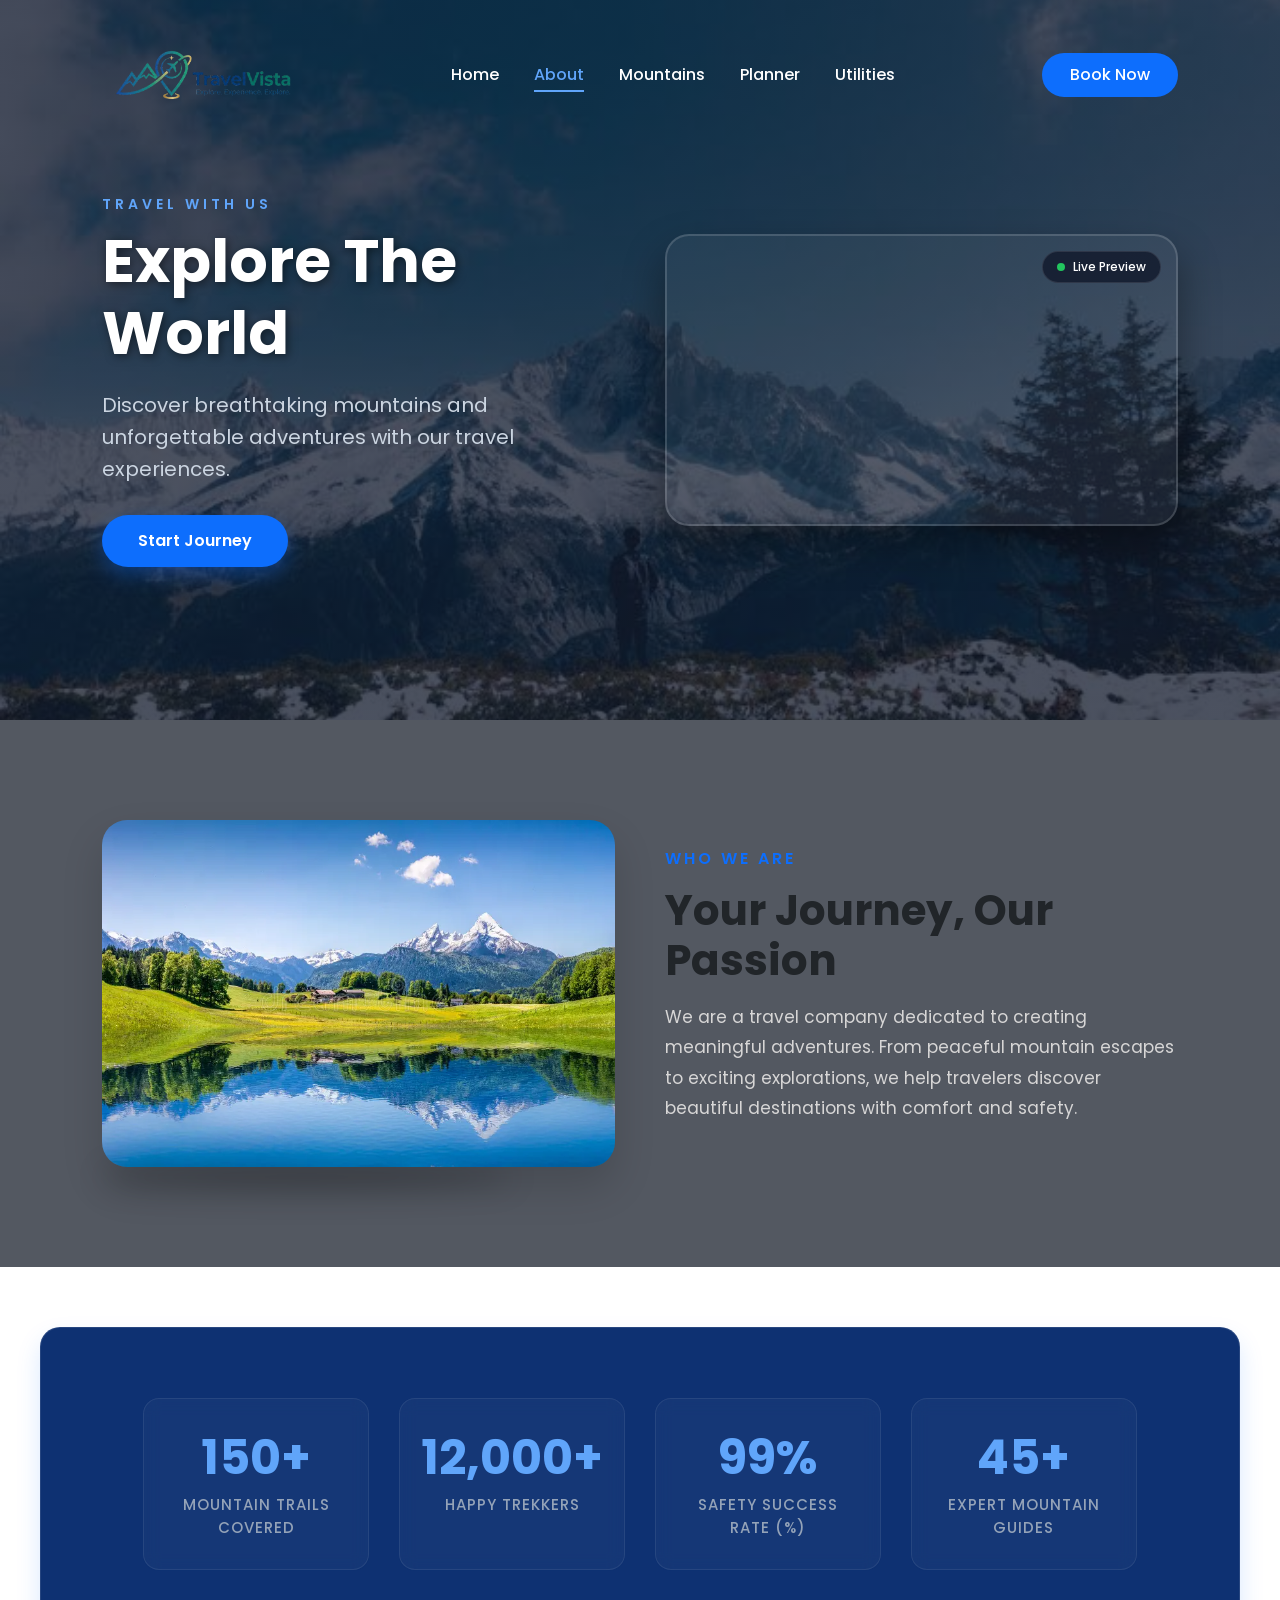
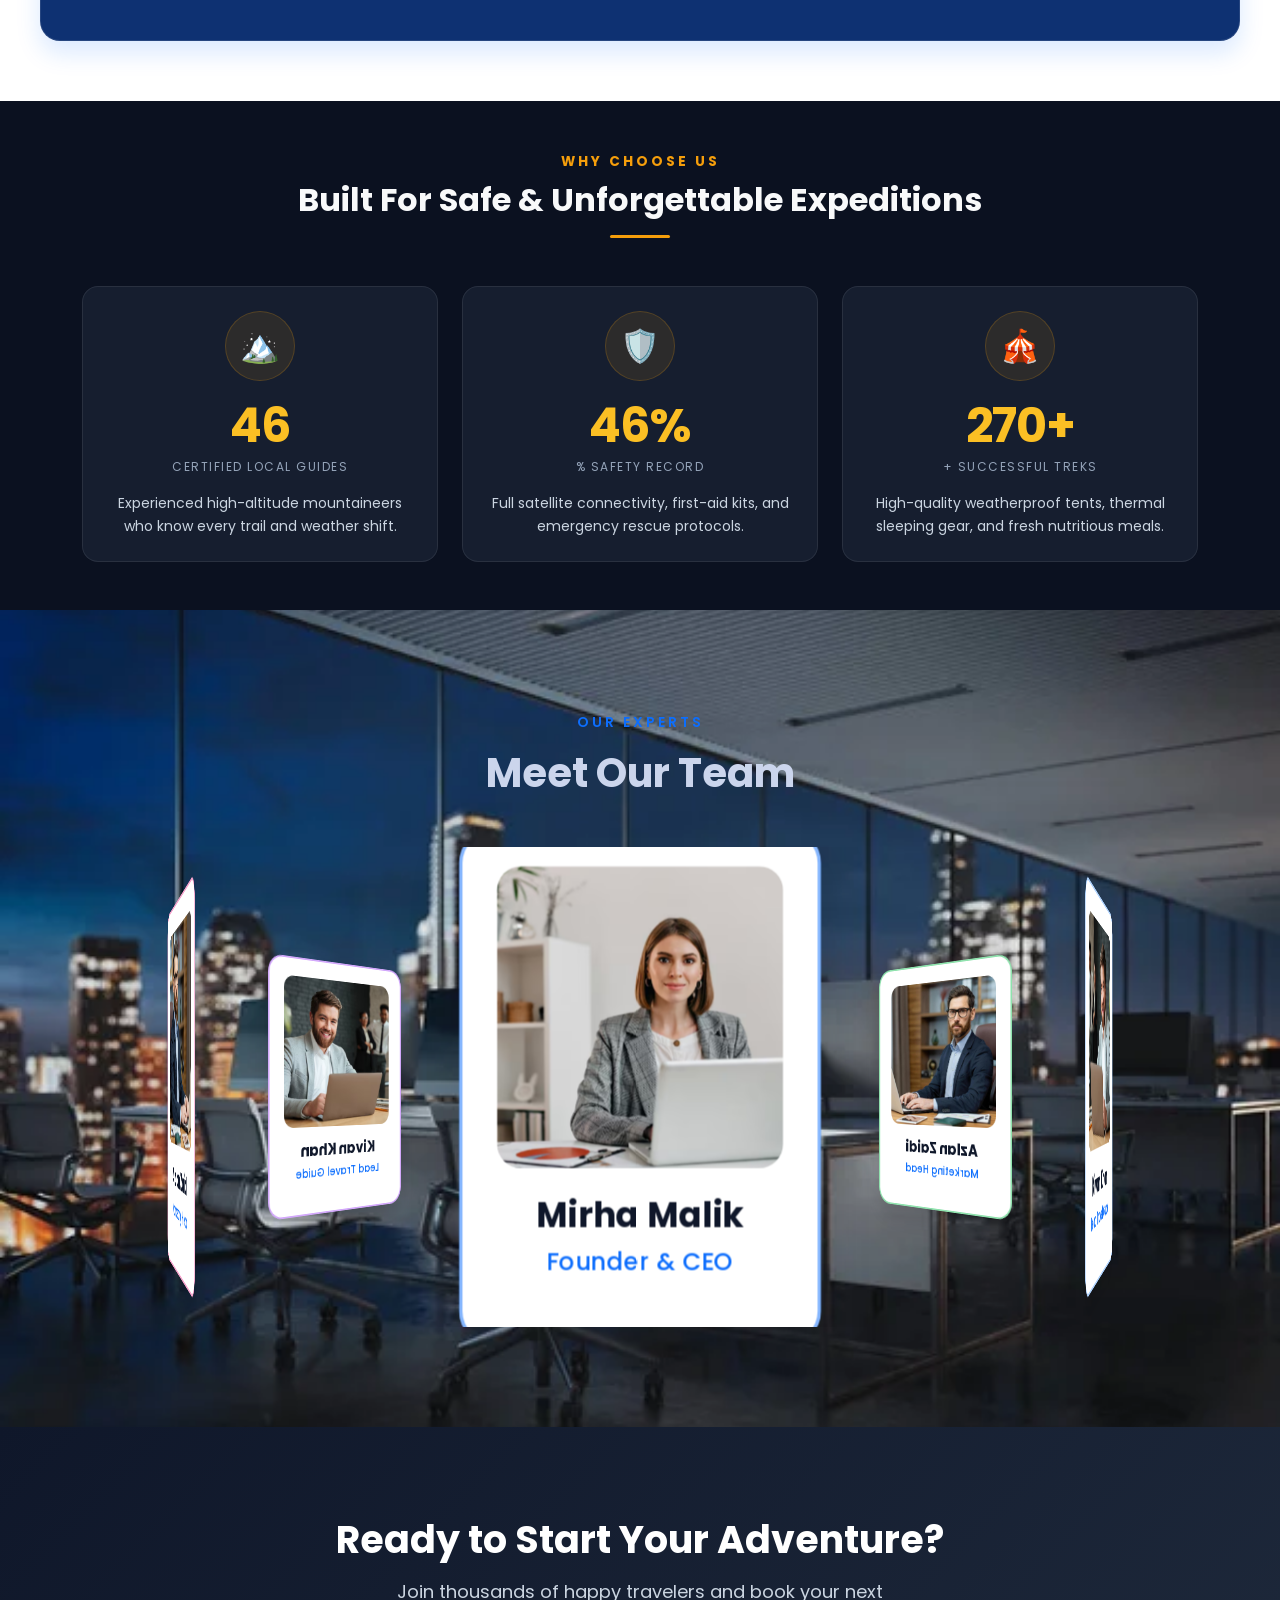
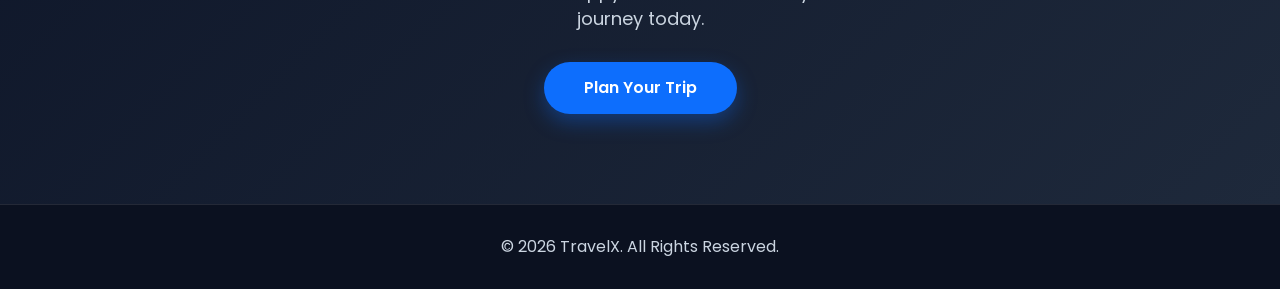
==== about.html @ 07afd6ab "Add TravelVista website code" ====
<!DOCTYPE html>
<html lang="en">
<head>
    <meta charset="UTF-8">
    <meta name="viewport" content="width=device-width, initial-scale=1.0">

    <link href="https://cdn.jsdelivr.net/npm/bootstrap@5.3.8/dist/css/bootstrap.min.css" rel="stylesheet" integrity="sha384-sRIl4kxILFvY47J16cr9ZwB07vP4J8+LH7qKQnuqkuIAvNWLzeN8tE5YBujZqJLB" crossorigin="anonymous">

    <link rel="preconnect" href="https://fonts.googleapis.com">
    <link rel="preconnect" href="https://fonts.gstatic.com" crossorigin>
    <link href="https://fonts.googleapis.com/css2?family=Poppins:wght@300;400;500;600;700&display=swap" rel="stylesheet">

    <link rel="stylesheet" href="./css/common.css">

    <link rel="stylesheet" href="./css/about.css">
    <title>About Us | TravelX</title>
</head>
<body>
    
    <!----------------------------- Navbar Section Start --------------------------------->
     <!-- Dynamic Navbar -->
    <div id="navbar-container"></div>
 <!----------------------------- Navbar Section end --------------------------------->


        <!------------------------------- About Hero start---------------------------->
        <!------------------------------- About Hero start---------------------------->
                    

        <section id="hero">
    <div class="hero-container">
        <!-- Left Text Column -->
        <div class="hero-text-col">
            <span>TRAVEL WITH US</span>
            <h1>Explore The World</h1>
            <p>
                Discover breathtaking mountains and unforgettable adventures
                with our travel experiences.
            </p>
            <a href="mountains.html" class="hero-btn">Start Journey</a>
        </div>
   
        <!-- Right Video Column -->
        <div class="hero-video-col">
            <div class="video-wrapper">
                <iframe
                    id="heroVideo"
                    src="https://www.youtube.com/embed/_JSlbVqTBlQ?enablejsapi=1&autoplay=1&mute=1&loop=1&playlist=_JSlbVqTBlQ&controls=1&rel=0"
                    title="Travel Ease Hero Video"
                    allow="accelerometer; autoplay; clipboard-write; encrypted-media; gyroscope; picture-in-picture"
                    allowfullscreen>
                </iframe>
                <div class="video-badge">
                    <span class="pulse-dot"></span> Live Preview
                </div>
            </div>
        </div>
    </div>
</section>
<!------------------------------- About Hero end---------------------------->
<!------------------------------- About Hero end---------------------------->


         <!-------------------------------------- Our Story start ------------------------------------>
        <!-------------------------------------- Our Story start ------------------------------------>
        <section class="our-story">
            <div class="story-image">
                <img src="./images/mountaine.webp" alt="mountain">
                <div class="image-shadow"></div>
            </div>

            <div class="story-text">
                <span>WHO WE ARE</span>
                <h2>Your Journey, Our Passion</h2>
                <p>
                    We are a travel company dedicated to creating meaningful adventures. From
                    peaceful mountain escapes to exciting explorations, we help travelers discover
                    beautiful destinations with comfort and safety.
                </p>
            </div>
        </section>
 <!-------------------------------------- Our Story end ------------------------------------>
  <!-------------------------------------- Our Story end ------------------------------------>

        <!-------------------------------------- Stats start ------------------------------------>
          <!-------------------------------------- Stats start ------------------------------------>
        <section class="stats">
            <div class="stat-box">
                <h2 class="counter" data-target="150">0</h2>
                <p>Mountain Trails Covered</p>
            </div>
            <div class="stat-box">
                <h2 class="counter" data-target="12000">0</h2>
                <p>Happy Trekkers</p>
            </div>
            <div class="stat-box">
                <h2 class="counter" data-target="99">0</h2>
                <p>Safety Success Rate (%)</p>
            </div>
            <div class="stat-box">
                <h2 class="counter" data-target="45">0</h2>
                <p>Expert Mountain Guides</p>
            </div>
        </section>
  
        <!-------------------------------------- Stats end ------------------------------------>
         <!-------------------------------------- Stats end ------------------------------------>



  <!-------------------------------------- features-section start------------------------------------>
   <!------------------------- 4. Why Choose Us Section ------------------------->
<section class="features-section py-5">
    <div class="container text-center">
        <div class="section-header mb-5">
            <span class="section-tag">WHY CHOOSE US</span>
            <h2 class="fw-bold mt-2 text-light">Built For Safe & Unforgettable Expeditions</h2>
            <div class="title-underline"></div>
        </div>
        
        <div class="row g-4">
            <!-- Feature 1 -->
            <div class="col-md-4">
                <div class="feature-card h-100 p-4" onclick="showFeatureDetails('guides')">
                    <div class="feature-icon-wrapper mb-3">
                        <span class="feature-icon">🏔️</span>
                    </div>
                    <!-- Live Counter Stat -->
                    <h2 class="stat-number text-warning fw-bold mb-1" data-target="50">0</h2>
                    <span class="text-uppercase text-muted extra-small d-block mb-3">Certified Local Guides</span>
                    
                    <p class="text-muted small mb-0">Experienced high-altitude mountaineers who know every trail and weather shift.</p>
                </div>
            </div>

            <!-- Feature 2 -->
            <div class="col-md-4">
                <div class="feature-card h-100 p-4" onclick="showFeatureDetails('safety')">
                    <div class="feature-icon-wrapper mb-3">
                        <span class="feature-icon">🛡️</span>
                    </div>
                    <!-- Live Counter Stat -->
                    <h2 class="stat-number text-warning fw-bold mb-1" data-target="100">0</h2>
                    <span class="text-uppercase text-muted extra-small d-block mb-3">% Safety Record</span>
                    
                    <p class="text-muted small mb-0">Full satellite connectivity, first-aid kits, and emergency rescue protocols.</p>
                </div>
            </div>

            <!-- Feature 3 -->
            <div class="col-md-4">
                <div class="feature-card h-100 p-4" onclick="showFeatureDetails('gear')">
                    <div class="feature-icon-wrapper mb-3">
                        <span class="feature-icon">🎪</span>
                    </div>
                    <!-- Live Counter Stat -->
                    <h2 class="stat-number text-warning fw-bold mb-1" data-target="1200">0</h2>
                    <span class="text-uppercase text-muted extra-small d-block mb-3">+ Successful Treks</span>
                    
                    <p class="text-muted small mb-0">High-quality weatherproof tents, thermal sleeping gear, and fresh nutritious meals.</p>
                </div>
            </div>
        </div>
    </div>
</section>

<!-- Custom Feature Detail Modal (Card) -->
<div id="featureModal" class="custom-modal-overlay">
    <div class="custom-modal-card">
        <button class="modal-close-btn" onclick="closeFeatureModal()">&times;</button>
        <div class="modal-icon-container mb-3">
            <span id="modalIcon" class="modal-icon">🏔️</span>
        </div>
        <h3 id="modalTitle" class="text-warning fw-bold mb-2">Feature Details</h3>
        <p id="modalDescription" class="text-light mb-4">Detailed information will appear here.</p>
        <button class="btn btn-warning fw-semibold px-4 rounded-pill" onclick="closeFeatureModal()">Got It!</button>
    </div>
</div>
        <!-------------------------------------- Mission/Values end------------------------------------> 
        <!-------------------------------------- Mission/Values end------------------------------------>



         <!-------------------------------------- Team start ------------------------------------>
        <!-------------------------------------- Team start ------------------------------------>
        
        <!-------------------------------------- Team Start ------------------------------------>
<section class="team">
    <div class="team-header">
        <span>OUR EXPERTS</span>
        <h2>Meet Our Team</h2>
    </div>

    <!-- 3D Carousel Wrapper -->
    <div class="wrapper" tabindex="0" aria-label="3D Team Carousel">
        <div class="inner" style="--quantity: 6;">
            
            <!-- Member 1 -->
            <div class="card" style="--index: 0; --color-card: 13, 110, 253;" 
                 data-bio="Mirha brings over 10+ years of leadership experience in travel and tourism innovation." 
                 data-social='{"linkedin":"#", "twitter":"#", "email":"mirha@travelease.com"}'>
                <div class="img">
                    <img src="./images/office-employe-1png.avif" alt="Mirha Malik">
                </div>
                <h3>Mirha Malik</h3>
                <p>Founder & CEO</p>
            </div>

            <!-- Member 2 -->
            <div class="card" style="--index: 1; --color-card: 96, 165, 250;" 
                 data-bio="Kivan has navigated over 50+ international expeditions with a focus on safety and local culture." 
                 data-social='{"linkedin":"#", "instagram":"#", "email":"kivan@travelease.com"}'>
                <div class="img">
                    <img src="./images/office-employe-2png.avif" alt="Kivan Khan">
                </div>
                <h3>Kivan Khan</h3>
                <p>Lead Travel Guide</p>
            </div>

            <!-- Member 3 -->
            <div class="card" style="--index: 2; --color-card: 34, 197, 94;" 
                 data-bio="Azlan leads digital strategy and global marketing campaigns for destination showcases." 
                 data-social='{"twitter":"#", "linkedin":"#"}'>
                <div class="img">
                    <img src="./images/office-employe-3png.jpg" alt="Azlan Zaidi">
                </div>
                <h3>Azlan Zaidi</h3>
                <p>Marketing Head</p>
            </div>

            <!-- Member 4 -->
            <div class="card" style="--index: 3; --color-card: 234, 179, 8;" 
                 data-bio="Mirha brings over 10+ years of leadership experience in travel and tourism innovation." 
                 data-social='{"linkedin":"#", "email":"mirha@travelease.com"}'>
                <div class="img">
                    <img src="./images/office-employe-1png.avif" alt="Mirha Malik">
                </div>
                <h3>Mirha Malik</h3>
                <p>Founder & CEO</p>
            </div>

            <!-- Member 5 -->
            <div class="card" style="--index: 4; --color-card: 168, 85, 247;" 
                 data-bio="Kivan has navigated over 50+ international expeditions with a focus on safety and local culture." 
                 data-social='{"instagram":"#", "email":"kivan@travelease.com"}'>
                <div class="img">
                    <img src="./images/office-employe-2png.avif" alt="Kivan Khan">
                </div>
                <h3>Kivan Khan</h3>
                <p>Lead Travel Guide</p>
            </div>

            <!-- Member 6 -->
            <div class="card" style="--index: 5; --color-card: 236, 72, 153;" 
                 data-bio="Azlan leads digital strategy and global marketing campaigns for destination showcases." 
                 data-social='{"linkedin":"#", "twitter":"#"}'>
                <div class="img">
                    <img src="./images/office-employe-3png.jpg" alt="Azlan Zaidi">
                </div>
                <h3>Azlan Zaidi</h3>
                <p>Marketing Head</p>
            </div>

        </div>
    </div>
</section>

<!-- Advanced Glassmorphism Modal -->
<div id="advTeamModal" class="adv-modal" aria-hidden="true" role="dialog">
    <div class="adv-modal-overlay"></div>
    <div class="adv-modal-card">
        <button class="adv-modal-close" aria-label="Close modal">&times;</button>
        <div class="adv-modal-header">
            <div class="adv-avatar-wrapper">
                <img id="advModalImg" src="" alt="Member Image">
                <span id="advModalAccent" class="avatar-ring"></span>
            </div>
            <h3 id="advModalName">Member Name</h3>
            <span id="advModalRole" class="adv-role-badge">Role</span>
        </div>
        <div class="adv-modal-body">
            <p id="advModalBio">Bio text goes here...</p>
            <div id="advModalSocials" class="adv-social-links">
                <!-- Social links JS through injected honge -->
            </div>
        </div>
    </div>
</div>
<!-------------------------------------- Team End ------------------------------------>
 <!-------------------------------------- Team end ------------------------------------>
  <!-------------------------------------- Team end ------------------------------------>


        <!-------------------------------------- CTA end ------------------------------------>
         <!-------------------------------------- CTA end ------------------------------------>
        <section class="cta">
            <h2>Ready to Start Your Adventure?</h2>
            <p>Join thousands of happy travelers and book your next journey today.</p>
            <a href="planner.html" class="cta-btn">Plan Your Trip</a>
        </section>
    </main>
 <!-------------------------------------- CTA end ------------------------------------>
  <!-------------------------------------- CTA end ------------------------------------>




    <!--------------------------------------- Footer Section start----------------------------------- -->
     <!--------------------------------------Footer Section start-  ------------------------------------>
    <footer style="background: #0b1120; color: #cbd5e1; text-align: center; padding: 30px 8%; border-top: 1px solid rgba(255,255,255,0.1);">
        <p style="margin: 0;">&copy; 2026 TravelX. All Rights Reserved.</p>
    </footer>
<!----------------------------- Footer Section end----------------------------------- -->

<!----------------------------- Footer Section end----------------------------------- -->
    <!-- Scripts -->
    <script src="https://cdnjs.cloudflare.com/ajax/libs/gsap/3.15.0/gsap.min.js"></script>
    <script src="./js/common.js"></script>
    <script src="./js/about.js"></script>
    <script src="https://cdn.jsdelivr.net/npm/@popperjs/core@2.11.8/dist/umd/popper.min.js" integrity="sha384-I7E8VVD/ismYTF4hNIPjVp/Zjvgyol6VFvRkX/vR+Vc4jQkC+hVqc2pM8ODewa9r" crossorigin="anonymous"></script>
    <script src="https://cdn.jsdelivr.net/npm/bootstrap@5.3.8/dist/js/bootstrap.min.js" integrity="sha384-G/EV+4j2dNv+tEPo3++6LCgdCROaejBqfUeNjuKAiuXbjrxilcCdDz6ZAVfHWe1Y" crossorigin="anonymous"></script>

</body>
</html>
---- css/common.css ----
/* ==========================================================================
                        root file start
   ========================================================================== */

   /* 1. Global CSS Variables */
:root {
  /* Ocean & River Blue (Water, Buttons, Highlights) */
  --water-blue: #0ea5e9;
  --deep-water: #0284c7;

  /* Forest & Moss Green (Nature Vibes, Badges) */
  --forest-green: #10b981;
  --deep-forest: #059669;

  /* Earthy Mountain Tones (Dark Backgrounds, Cards) */
  --mountain-dark: #0f172a;   /* Main background */
  --card-bg: #1e293b;          /* Card background */
  --sand-gold: #f59e0b;        /* Accent highlight */

  /* Text Colors */
  --text-light: #f8fafc;
  --text-muted: #94a3b8;
}

/* 2. Base Reset & Font */
* {
  margin: 0;
  padding: 0;
  box-sizing: border-box;
  font-family: 'Poppins', sans-serif;
}
/*
body {
  background-color: var(--mountain-dark);
  color: var(--text-light);
}
*/
/* ==========================================================================
                        root file end
   ========================================================================== */


/* ==========================================================================
   Header & Navigation ------------ Navbar start--------------
   ========================================================================== 

*/


/* ==========================================================================
   Header & Navigation ------------ Navbar--------------
   ========================================================================== 

*/
/* Header Position Fix */
header {
  position: fixed; /* Absolute ki jagah fixed lagane se smooth scroll rahega */
  top: 0;
  left: 0;
  width: 100%;
  z-index: 1000;
  transition: background-color 0.4s ease, box-shadow 0.4s ease;
}

/* Scrolled State for Header */
header.header-scrolled {
 /* background-color: var(--bg-dark, #0f172a);*/
 background-color: #677386;
  box-shadow: 0 4px 20px rgba(0, 0, 0, 0.3);
  height: 100px;
}

.main-navbar {
  display: flex;
  justify-content: space-between;
  align-items: center;
  padding: 20px 8%;
  transition: padding 0.4s ease;
}

header.header-scrolled .main-navbar {
 padding: 1px 8%;

}

/* Rest of your base styling... */
.logo {
 height: 110px;
  
}

.nav-links {
  display: flex;
  gap: 35px;
  list-style: none;
  margin: 0;
  padding: 0;
  align-items: center;
}

.nav-links a {
  color: #ffffff;
  text-decoration: none;
  font-weight: 500;
  position: relative;
  transition: 0.3s;
}

.nav-links a.active,
.nav-links a:hover {
  color: var(--accent-blue, #38bdf8);
}

.nav-links a::after {
  content: "";
  position: absolute;
  left: 0;
  bottom: -6px;
  width: 0;
  height: 2px;
  background: var(--accent-blue, #38bdf8);
  transition: 0.3s;
}

.nav-links a.active::after,
.nav-links a:hover::after {
  width: 100%;
}

.nav-btn {
 background: var(--primary-blue, #0284c7);
  color: #ffffff !important;
  border: none;
  padding: 10px 28px;
  border-radius: 30px;
  font-weight: 500;
  font-size: 16px;
  text-decoration: none;
  display: inline-block;
  transition: all 0.3s ease;
}

.nav-btn:hover {
  background: #084298;
  transform: translateY(-3px);
  color: #ffffff !important;
}

.mobile-toggle {
 display: none;
  background: none;
  border: none;
  cursor: pointer;
  flex-direction: column;
  gap: 5px;
}

.mobile-toggle span {
 width: 25px;
  height: 3px;
  background: #fff;
  border-radius: 2px;
}

/* Mobile Responsive Media Query */
@media (max-width: 768px) {
  .mobile-toggle {
    display: flex;
  }

  .nav-links {
   position: absolute;
    top: 100%;
    left: 0;
    width: 100%;
    background: var(--bg-dark, #0f172a);
    flex-direction: column;
    padding: 25px 0;
    gap: 20px;
    display: none; /* Mobile menu open hone par active class se flex hoga */
    text-align: center;
     box-shadow: 0 0 0 0 rgba(34, 197, 94, 0);
  }

  .nav-links.active {
    display: flex;
    
  }
  /* Mobile screen par Book Now button ki alignment */
  .mobile-btn-wrapper {
    margin-top: 10px; 
    width: 100%;
    display: flex;
    justify-content: center;
  }

  .nav-btn {
height: 50px;
    font-size: 12px;
    width: 70%; 
    text-align: center;
   
  }
  .nav-right{
  display: flex;
  justify-content: space-around;
  gap: 20px;
align-items: baseline;
flex-direction: row-reverse;
  }
 
}

@media (max-width: 400px) {
  .mobile-btn-wrapper {
    margin-top: 10px; 
    width: 100%;
    display: flex;
    justify-content: center;
  }
  .nav-btn{
    height: 50px;
  }
}
@media (max-width: 350px){
.mobile-btn-wrapper {
    margin-top: 10px; 
    width: 90%;
    display: flex;
    justify-content: center;
  }
  .logo{
    height: 50px;
    width: 100px;
  }
header.header-scrolled{
  height: 70px;
}
 .nav-btn{
    height: 40px;
    font-size: 8px;
    width: 70px;
  }
  }
---- css/about.css ----
/* ==========================================================================
   Global Variables & Keyframe Animations
   ========================================================================== */
:root {
  --primary-blue: #0d6efd;
  --accent-blue: #60a5fa;
  --bg-dark: #0f172a;
  --text-light: #cbd5e1;
  --success-green: #22c55e;
  --fade-distance: 30px;
  --float-distance: -12px;
  --color-card: 255, 255, 255;
}

/* Responsive Variable Adjustments */
@media (max-width: 768px) {
  :root {
    --fade-distance: 18px;
    --float-distance: -8px;
  }
}

/* Keyframe Animations */
@keyframes fadeUp {
  from {
    opacity: 0;
    transform: translateY(var(--fade-distance));
  }
  to {
    opacity: 1;
    transform: translateY(0);
  }
}

@keyframes pulse {
  0% {
    transform: scale(0.95);
    box-shadow: 0 0 0 0 rgba(34, 197, 94, 0.7);
  }
  70% {
    transform: scale(1);
    box-shadow: 0 0 0 8px rgba(34, 197, 94, 0);
  }
  100% {
    transform: scale(0.95);
    box-shadow: 0 0 0 0 rgba(34, 197, 94, 0);
  }
}

@keyframes smoothZoom {
  from {
    transform: scale(1);
  }
  to {
    transform: scale(1.1);
  }
}

@keyframes floatImage {
  0%, 100% {
    transform: translateY(0px);
  }
  50% {
    transform: translateY(var(--float-distance));
  }
}

@keyframes floatShadow {
  0%, 100% {
    transform: scale(1);
    opacity: 0.3;
  }
  50% {
    transform: scale(0.85);
    opacity: 0.15;
  }
}

/* Accessibility: Reduce Motion */
@media (prefers-reduced-motion: reduce) {
  *, *::before, *::after {
    animation-duration: 0.01ms !important;
    animation-iteration-count: 1 !important;
    transition-duration: 0.01ms !important;
    scroll-behavior: auto !important;
  }
}

/* ==========================================================================
   Hero Section
   ========================================================================== */


#hero {
  position: relative;
  overflow: hidden;
  min-height: 80vh;
  background: linear-gradient(rgba(15, 23, 42, 0.75), rgba(15, 23, 42, 0.75)),
              url("../images/about-hero-1.png") center/cover no-repeat;
  display: flex;
  align-items: center;
  padding: 100px 8% 60px;
}

#hero::before {
  content: "";
  position: absolute;
  inset: 0;
  background: inherit;
  z-index: 0;
  animation: smoothZoom 12s infinite alternate ease-in-out;
}

.hero-container {
  position: relative;
  z-index: 2;
  display: grid;
  grid-template-columns: repeat(2, 1fr);
  gap: 50px;
  align-items: center;
  width: 100%;
  max-width: 1250px;
  margin: 0 auto;
}

.hero-text-col {
  color: #ffffff;
  animation: fadeUp 1.2s ease forwards;
}

.hero-text-col span {
  font-size: 14px;
  letter-spacing: 4px;
  font-weight: 600;
  color: var(--accent-blue, #38bdf8);
  display: block;
  margin-bottom: 10px;
}

.hero-text-col h1 {
  font-size: 60px;
  font-weight: 700;
  line-height: 1.2;
  margin-bottom: 20px;
  text-shadow: 2px 2px 10px rgba(0, 0, 0, 0.5);
}

.hero-text-col p {
  font-size: 20px;
  color: var(--text-light, #e2e8f0);
  margin-bottom: 30px;
  line-height: 1.6;
}

.hero-video-col {
  position: relative;
  animation: fadeUp 1.5s ease forwards;
}

.video-wrapper {
  position: relative;
  width: 100%;
  padding-top: 56.25%;
  border-radius: 24px;
  overflow: hidden;
  box-shadow: 0 20px 40px rgba(0, 0, 0, 0.4);
  border: 2px solid rgba(255, 255, 255, 0.15);
  background: rgba(255, 255, 255, 0.05);
  backdrop-filter: blur(10px);
}

.video-wrapper iframe {
  position: absolute;
  top: 0;
  left: 0;
  width: 100%;
  height: 100%;
  border: none;
  border-radius: 22px;
}

.video-badge {
  position: absolute;
  top: 15px;
  right: 15px;
  background: rgba(15, 23, 42, 0.8);
  backdrop-filter: blur(8px);
  color: #ffffff;
  padding: 6px 14px;
  border-radius: 20px;
  font-size: 12px;
  font-weight: 500;
  display: flex;
  align-items: center;
  gap: 8px;
  border: 1px solid rgba(255, 255, 255, 0.1);
  z-index: 3;
}

.pulse-dot {
  width: 8px;
  height: 8px;
  background-color: var(--success-green, #22c55e);
  border-radius: 50%;
  animation: pulse 1.8s infinite;
}

.hero-btn {
  display: inline-block;
  background: var(--primary-blue, #0284c7);
  color: #ffffff;
  font-size: 16px;
  font-weight: 600;
  padding: 14px 36px;
  border: none;
  border-radius: 50px;
  cursor: pointer;
  text-decoration: none;
  transition: all 0.3s cubic-bezier(0.16, 1, 0.3, 1);
  box-shadow: 0 8px 20px rgba(13, 110, 253, 0.35);
}

.hero-btn:hover {
  background: #084298;
  transform: translateY(-4px);
  box-shadow: 0 12px 25px rgba(13, 110, 253, 0.5);
  color: #ffffff;
}

/* ==========================================
   Required Keyframe Animations
   ========================================== */
@keyframes smoothZoom {
  0% { transform: scale(1); }
  100% { transform: scale(1.08); }
}

@keyframes fadeUp {
  0% {
    opacity: 0;
    transform: translateY(30px);
  }
  100% {
    opacity: 1;
    transform: translateY(0);
  }
}

@keyframes pulse {
  0% { box-shadow: 0 0 0 0 rgba(34, 197, 94, 0.7); }
  70% { box-shadow: 0 0 0 10px rgba(34, 197, 94, 0); }
  100% { box-shadow: 0 0 0 0 rgba(34, 197, 94, 0); }
}

/* ==========================================
   Mobile Responsive Alignment
   ========================================== */
@media (max-width: 992px) {
  .hero-container {
    grid-template-columns: 1fr;
    gap: 40px;
    text-align: center;
  }

  .hero-text-col h1 {
    font-size: 42px;
  }

  .hero-text-col p {
    font-size: 16px;
  }
}
/* ==========================================================================
                   =============Our Story Section==============
   ========================================================================== */
.our-story {
  padding: 100px 8%;
  display: flex;
  align-items: center;
  gap: 50px;
  background-color: #535861;
}

.story-image {
  flex: 1;
  position: relative;
}

.story-image img {
  width: 100%;
  border-radius: 25px;
  box-shadow: 0 20px 40px rgba(0, 0, 0, 0.15);
  position: relative;
  z-index: 2;
  animation: floatImage 3s ease-in-out infinite;
}

.image-shadow {
  position: absolute;
  bottom: -20px;
  width: 80%;
  height: 20px;
  background: rgba(0, 0, 0, 0.3);
  border-radius: 50%;
  filter: blur(15px);
  z-index: 1;
  animation: floatShadow 3s ease-in-out infinite;
}

.story-text {
  flex: 1;
}

.story-text span {
  color: var(--primary-blue);
  letter-spacing: 3px;
  font-weight: 600;
}

.story-text h2 {
  font-size: 42px;
  font-weight: 700;
  margin: 15px 0;
}

.story-text p {
  color: #d7d6d6;
  line-height: 1.8;
  font-size: 17px;
}

/* ==========================================================================
   Stats Section
   ========================================================================== */
.stats {
  padding: 70px 8%;
  max-width: 1200px;
  margin: 60px auto;
  border-radius: 20px;
  box-shadow: 0 12px 25px rgba(13, 110, 253, 0.15);
  background-color: rgb(14, 49, 114);
  display: grid;
  grid-template-columns: repeat(auto-fit, minmax(200px, 1fr));
  gap: 30px;
  text-align: center;
  color: #ffffff;
  border: 1px solid rgba(255, 255, 255, 0.1);
}

.stat-box {
  padding: 30px 20px;
  background: rgba(255, 255, 255, 0.03);
  border: 1px solid rgba(255, 255, 255, 0.08);
  border-radius: 16px;
  backdrop-filter: blur(8px);
  transition: transform 0.3s ease, box-shadow 0.3s ease, border-color 0.3s ease;
}

.stat-box:hover {
  transform: translateY(-8px);
  border-color: var(--accent-blue);
  box-shadow: 0 12px 25px rgba(13, 110, 253, 0.2);
}

.stat-box h2 {
  font-size: 48px;
  font-weight: 700;
  color: var(--accent-blue);
  margin-bottom: 8px;
}

.stat-box p {
  font-size: 15px;
  color: #94a3b8;
  font-weight: 500;
  margin: 0;
  text-transform: uppercase;
  letter-spacing: 1px;
}

/* ==========================================================================
   4. WHY CHOOSE US / FEATURES SECTION STYLES
   ========================================================================== */

/* Main Section Base */
.features-section {
    background-color: #0b1120; /* Dark slate background */
    color: #f8fafc;
    position: relative;
    padding: 80px 0;
}

/* Section Header Customization */
.section-tag {
    font-size: 0.85rem;
    font-weight: 700;
    letter-spacing: 3px;
    color: #f59e0b; /* Amber/Yellow accent */
    display: inline-block;
    text-transform: uppercase;
}

.title-underline {
    width: 60px;
    height: 3px;
    background: #f59e0b;
    margin: 15px auto 0;
    border-radius: 2px;
}

/* Feature Cards Styling */
.feature-card {
    background: rgba(30, 41, 59, 0.6); /* Translucent dark background */
    border: 1px solid rgba(255, 255, 255, 0.08);
    border-radius: 16px;
    backdrop-filter: blur(10px);
    transition: all 0.35s cubic-bezier(0.4, 0, 0.2, 1);
    cursor: pointer;
    position: relative;
    overflow: hidden;
}

/* Hover Effect for Cards */
.feature-card:hover {
    transform: translateY(-8px);
    background: rgba(30, 41, 59, 0.9);
    border-color: rgba(245, 158, 11, 0.4);
    box-shadow: 0 12px 30px -10px rgba(0, 0, 0, 0.5),
                0 0 20px rgba(245, 158, 11, 0.15);
}

/* Icon Container & Animation */
.feature-icon-wrapper {
    width: 70px;
    height: 70px;
    margin: 0 auto;
    background: rgba(245, 158, 11, 0.1);
    border-radius: 50%;
    display: flex;
    align-items: center;
    justify-content: center;
    border: 1px solid rgba(245, 158, 11, 0.2);
    transition: transform 0.3s ease;
}

.feature-icon {
    font-size: 2rem;
    line-height: 1;
}

.feature-card:hover .feature-icon-wrapper {
    transform: scale(1.1) rotate(5deg);
    background: rgba(245, 158, 11, 0.2);
}

/* Counter & Typography */
.stat-number {
    font-size: clamp(2.2rem, 4vw, 3rem);
    letter-spacing: -1px;
    color: #fbbf24 !important; /* Bright Yellow */
}

.extra-small {
    font-size: 0.75rem;
    letter-spacing: 1.5px;
    color: #94a3b8 !important; /* Muted text */
}

.feature-card p {
    color: #cbd5e1 !important;
    line-height: 1.6;
}

/* Click Feedback Effect */
.feature-card:active {
    transform: translateY(-2px);
}

/* ==========================================================================
   FEATURE MODAL / POPUP CARD STYLES
   ========================================================================== */

/* Dark Blurred Backdrop Overlay */
.custom-modal-overlay {
    position: fixed;
    top: 0;
    left: 0;
    width: 100%;
    height: 100%;
    background: rgba(11, 17, 32, 0.85); /* Dark overlay */
    backdrop-filter: blur(8px); /* Smooth background blur */
    display: flex;
    justify-content: center;
    align-items: center;
    z-index: 9999;
    opacity: 0;
    visibility: hidden;
    transition: all 0.3s ease-in-out;
    padding: 20px;
}

/* Modal Open State */
.custom-modal-overlay.active {
    opacity: 1;
    visibility: visible;
}

/* Popup Details Card */
.custom-modal-card {
    background: #1e293b;
    border: 1px solid rgba(245, 158, 11, 0.3);
    border-radius: 20px;
    padding: 35px 25px;
    max-width: 500px;
    width: 100%;
    text-align: center;
    position: relative;
    box-shadow: 0 20px 40px rgba(0, 0, 0, 0.6), 
                0 0 30px rgba(245, 158, 11, 0.15);
    transform: scale(0.8) translateY(20px);
    transition: all 0.3s cubic-bezier(0.34, 1.56, 0.64, 1);
}

.custom-modal-overlay.active .custom-modal-card {
    transform: scale(1) translateY(0);
}

/* Close (X) Button */
.modal-close-btn {
    position: absolute;
    top: 15px;
    right: 20px;
    background: transparent;
    border: none;
    color: #94a3b8;
    font-size: 28px;
    cursor: pointer;
    line-height: 1;
    transition: color 0.2s ease;
}

.modal-close-btn:hover {
    color: #f59e0b;
}

/* Modal Icon */
.modal-icon-container {
    width: 80px;
    height: 80px;
    margin: 0 auto;
    background: rgba(245, 158, 11, 0.15);
    border-radius: 50%;
    display: flex;
    align-items: center;
    justify-content: center;
    border: 1px solid rgba(245, 158, 11, 0.3);
}

.modal-icon {
    font-size: 2.5rem;
}
/* ==========================================================================
   Team Section (3D Carousel)
   ========================================================================== */
/* ==========================================================================
   ADVANCED GLASSMORPHISM MODAL STYLES (FULL RESPONSIVE)
   ========================================================================== */
.adv-modal {
    position: fixed;
    inset: 0;
    z-index: 10000;
    display: flex;
    align-items: center;
    justify-content: center;
    padding: 16px; /* Choti screens par edge spacing */
    opacity: 0;
    visibility: hidden;
    pointer-events: none;
    transition: opacity 0.3s cubic-bezier(0.4, 0, 0.2, 1), visibility 0.3s;
}

.adv-modal.is-open {
    opacity: 1;
    visibility: visible;
    pointer-events: auto;
}

.adv-modal-overlay {
    position: absolute;
    inset: 0;
    background: rgba(15, 23, 42, 0.65);
    backdrop-filter: blur(12px);
    -webkit-backdrop-filter: blur(12px);
}

.adv-modal-card {
    position: relative;
    width: 100%;
    max-width: 460px;
    max-height: calc(100vh - 32px); /* Mobile par modal screen se bahar na jaye */
    overflow-y: auto; /* Agar content zyadah ho to smooth internal scroll ho */
    background: rgba(255, 255, 255, 0.88);
    backdrop-filter: blur(20px);
    -webkit-backdrop-filter: blur(20px);
    border: 1px solid rgba(255, 255, 255, 0.5);
    border-radius: 24px;
    padding: 35px 25px 30px;
    box-shadow: 0 25px 50px -12px rgba(0, 0, 0, 0.35),
                0 0 0 1px rgba(255, 255, 255, 0.2) inset;
    transform: scale(0.85) translateY(20px) rotateX(-10deg);
    transition: transform 0.4s cubic-bezier(0.34, 1.56, 0.64, 1);
    
    /* Smooth Scrollbar Styling for Modal Body */
    scrollbar-width: thin;
    scrollbar-color: rgba(0, 0, 0, 0.2) transparent;
}

.adv-modal.is-open .adv-modal-card {
    transform: scale(1) translateY(0) rotateX(0deg);
}

/* Close Button */
.adv-modal-close {
    position: absolute;
    top: 15px;
    right: 15px;
    width: 38px;
    height: 38px;
    border-radius: 50%;
    border: none;
    background: rgba(0, 0, 0, 0.06);
    color: #334155;
    font-size: 22px;
    cursor: pointer;
    display: flex;
    align-items: center;
    justify-content: center;
    transition: background 0.2s, transform 0.2s;
    z-index: 10;
}

.adv-modal-close:hover {
    background: rgba(0, 0, 0, 0.12);
    transform: rotate(90deg);
}

/* Header & Avatar */
.adv-modal-header {
    text-align: center;
    margin-bottom: 20px;
}

.adv-avatar-wrapper {
    position: relative;
    width: 110px;
    height: 110px;
    margin: 0 auto 15px;
}

.adv-avatar-wrapper img {
    width: 100%;
    height: 100%;
    border-radius: 50%;
    object-fit: cover;
    position: relative;
    z-index: 2;
}

.avatar-ring {
    position: absolute;
    inset: -4px;
    border-radius: 50%;
    background: var(--card-accent, #0d6efd);
    opacity: 0.8;
    filter: blur(6px);
    z-index: 1;
}

.adv-modal-header h3 {
    font-size: clamp(20px, 4vw, 24px); /* Responsive fluid typography */
    font-weight: 800;
    color: #0f172a;
    margin-bottom: 6px;
    line-height: 1.2;
}

.adv-role-badge {
    display: inline-block;
    padding: 6px 16px;
    border-radius: 50px;
    font-size: 13px;
    font-weight: 600;
    background: rgba(var(--card-accent-rgb, 13, 110, 253), 0.12);
    color: var(--card-accent, #0d6efd);
}

/* Body & Social Links */
.adv-modal-body {
    text-align: center;
}

.adv-modal-body p {
    color: #475569;
    font-size: clamp(13px, 3.5vw, 15px);
    line-height: 1.6;
    margin-bottom: 20px;
}

.adv-social-links {
    display: flex;
    justify-content: center;
    flex-wrap: wrap; /* Mobile view par buttons wraps honge */
    gap: 10px;
}

.adv-social-btn {
    padding: 10px 18px; /* Touch screen tap target optimize */
    border-radius: 12px;
    background: #f1f5f9;
    color: #0f172a;
    font-size: 13px;
    font-weight: 600;
    text-decoration: none;
    transition: all 0.2s;
}

.adv-social-btn:hover {
    background: var(--card-accent, #0d6efd);
    color: #ffffff;
    transform: translateY(-2deg);
}

/* ==========================================================================
   MEDIA QUERIES (SMALL PHONES & LANDSCAPE MODES)
   ========================================================================== */

/* Small Screens (Up to 480px width) */
@media (max-width: 480px) {
    .adv-modal-card {
        padding: 28px 18px 22px;
        border-radius: 20px;
    }

    .adv-avatar-wrapper {
        width: 90px;
        height: 90px;
        margin-bottom: 12px;
    }

    .adv-social-links {
        width: 100%;
    }

    .adv-social-btn {
        flex: 1 1 calc(50% - 10px); /* Mobile par 2 equal buttons per line */
        text-align: center;
    }
}

/* Landscape Mode (Mobile sideways orientation fixes) */
@media (max-height: 550px) {
    .adv-modal-card {
        padding: 20px 20px 15px;
    }

    .adv-avatar-wrapper {
        width: 75px;
        height: 75px;
        margin-bottom: 8px;
    }

    .adv-modal-header {
        margin-bottom: 10px;
    }

    .adv-modal-body p {
        margin-bottom: 12px;
    }
}

/* ==========================================================================
   CTA Section
   ========================================================================== */
.cta {
  padding: 90px 8%;
  text-align: center;
  background: linear-gradient(135deg, var(--bg-dark) 0%, #1e293b 100%);
  color: #ffffff;
}

.cta h2 {
  font-size: 38px;
  font-weight: 700;
  margin-bottom: 15px;
}

.cta p {
  font-size: 18px;
  color: var(--text-light);
  margin-bottom: 30px;
  max-width: 500px;
  margin-left: auto;
  margin-right: auto;
}

.cta-btn {
  display: inline-block;
  background: var(--primary-blue);
  color: #ffffff;
  font-size: 16px;
  font-weight: 600;
  padding: 14px 40px;
  border-radius: 50px;
  text-decoration: none;
  transition: all 0.3s ease;
  box-shadow: 0 8px 20px rgba(13, 110, 253, 0.35);
}

.cta-btn:hover {
  background: #084298;
  transform: translateY(-4px);
  box-shadow: 0 12px 25px rgba(13, 110, 253, 0.5);
  color: #ffffff;
}

/* ==========================================================================
   Responsive Breakpoints
   ========================================================================== */
@media (max-width: 992px) {
  .main-navbar { padding: 18px 5%; }
  .nav-links { gap: 20px; }
  .logo { font-size: 24px; }

  .hero-container, .our-story {
    grid-template-columns: 1fr;
    flex-direction: column;
    text-align: center;
    gap: 40px;
  }
  .hero-text-col h1 { font-size: 42px; }

  .wrapper { height: 420px; }
  .inner { width: 240px; height: 340px; }
  .card { transform: rotateY(calc((360deg / var(--quantity)) * var(--index))) translateZ(320px); padding: 15px; }
  .card .img { height: 180px; }
}

@media (max-width: 768px) {
  .hero-text-col h1 { font-size: 34px; }
  .hero-btn { padding: 12px 28px; font-size: 15px; }

  .our-story { padding: 60px 5%; gap: 30px; }
  .story-text h2 { font-size: 28px; }

  .stats {
    grid-template-columns: repeat(2, 1fr);
    gap: 15px;
    padding: 50px 5%;
  }
  .stat-box h2 { font-size: 36px; }
  .stat-box p { font-size: 13px; }

  .values { grid-template-columns: 1fr; }

  .team { padding: 60px 4%; }
  .team-header h2 { font-size: 30px; margin: 10px 0 30px; }
  .wrapper { height: 380px; }
  .inner { width: 200px; height: 300px; }
  .card { transform: rotateY(calc((360deg / var(--quantity)) * var(--index))) translateZ(230px); padding: 12px; }
  .card .img { height: 150px; }
  .card h3 { font-size: 16px; }
  .card p { font-size: 12px; }

  .cta { padding: 60px 5%; }
  .cta h2 { font-size: 26px; }
  .cta p { font-size: 15px; }
}

@media (max-width: 480px) {
  .main-navbar { padding: 15px 4%; }
  .logo { font-size: 22px; }

  .stats { grid-template-columns: 1fr; }
  .value-card { padding: 25px 15px; }

  .wrapper { height: 340px; }
  .inner { width: 180px; height: 270px; }
  .card { transform: rotateY(calc((360deg / var(--quantity)) * var(--index))) translateZ(185px); }
  .card .img { height: 130px; }
}

/* ==========================================================================

   Team Section (3D Carousel)

   ========================================================================== */

.team {
padding: 100px 8%;
 text-align: center;
 background: url("../images/office-image.jpg") center/cover no-repeat;
 position: relative;
 overflow: hidden;

}
.team-header span {

  color: var(--primary-blue);
letter-spacing: 3px;
 font-weight: 600;
 font-size: 14px;

}
.team-header h2 {

  font-size: 40px;
 font-weight: 700;
 margin: 15px 0 50px;
 color: #cbd5ec;

}
.wrapper {

  width: 100%;
 height: 480px;
  display: flex;
align-items: center;
 justify-content: center;
 overflow: hidden;
 perspective: 1000px;

}
.inner {
 position: relative;
 width: 210px;
 height: 300px;
 transform-style: preserve-3d;
 animation: autoRotate 20s linear infinite;
 will-change: transform;

}
.inner:hover {
animation-play-state: paused;
}

.card {
 position: absolute;
 inset: 0;
 background: #ffffff;
 border-radius: 20px;
 padding: 20px;
 text-align: center;
 box-shadow: 0 10px 30px rgba(0, 0, 0, 0.15);
 border: 2px solid rgba(var(--color-card), 0.5);
transform: rotateY(calc((360deg / var(--quantity)) * var(--index))) translateZ(420px);
 backface-visibility: visible;
}

.card .img {

  width: 100%;
height: 220px;
 border-radius: 14px;
 overflow: hidden;
margin-bottom: 15px;

}

.card .img img {
 width: 100%;
 height: 100%;
object-fit: cover;

}

.card h3 {
font-size: 20px;
 font-weight: 700;
 color: #0f172a;
 margin-bottom: 5px;
}

.card p {
color: var(--primary-blue);
 font-size: 14px;
font-weight: 500;
}

@keyframes autoRotate {
  0% { transform: rotateY(0deg); }
  100% { transform: rotateY(360deg); }
}
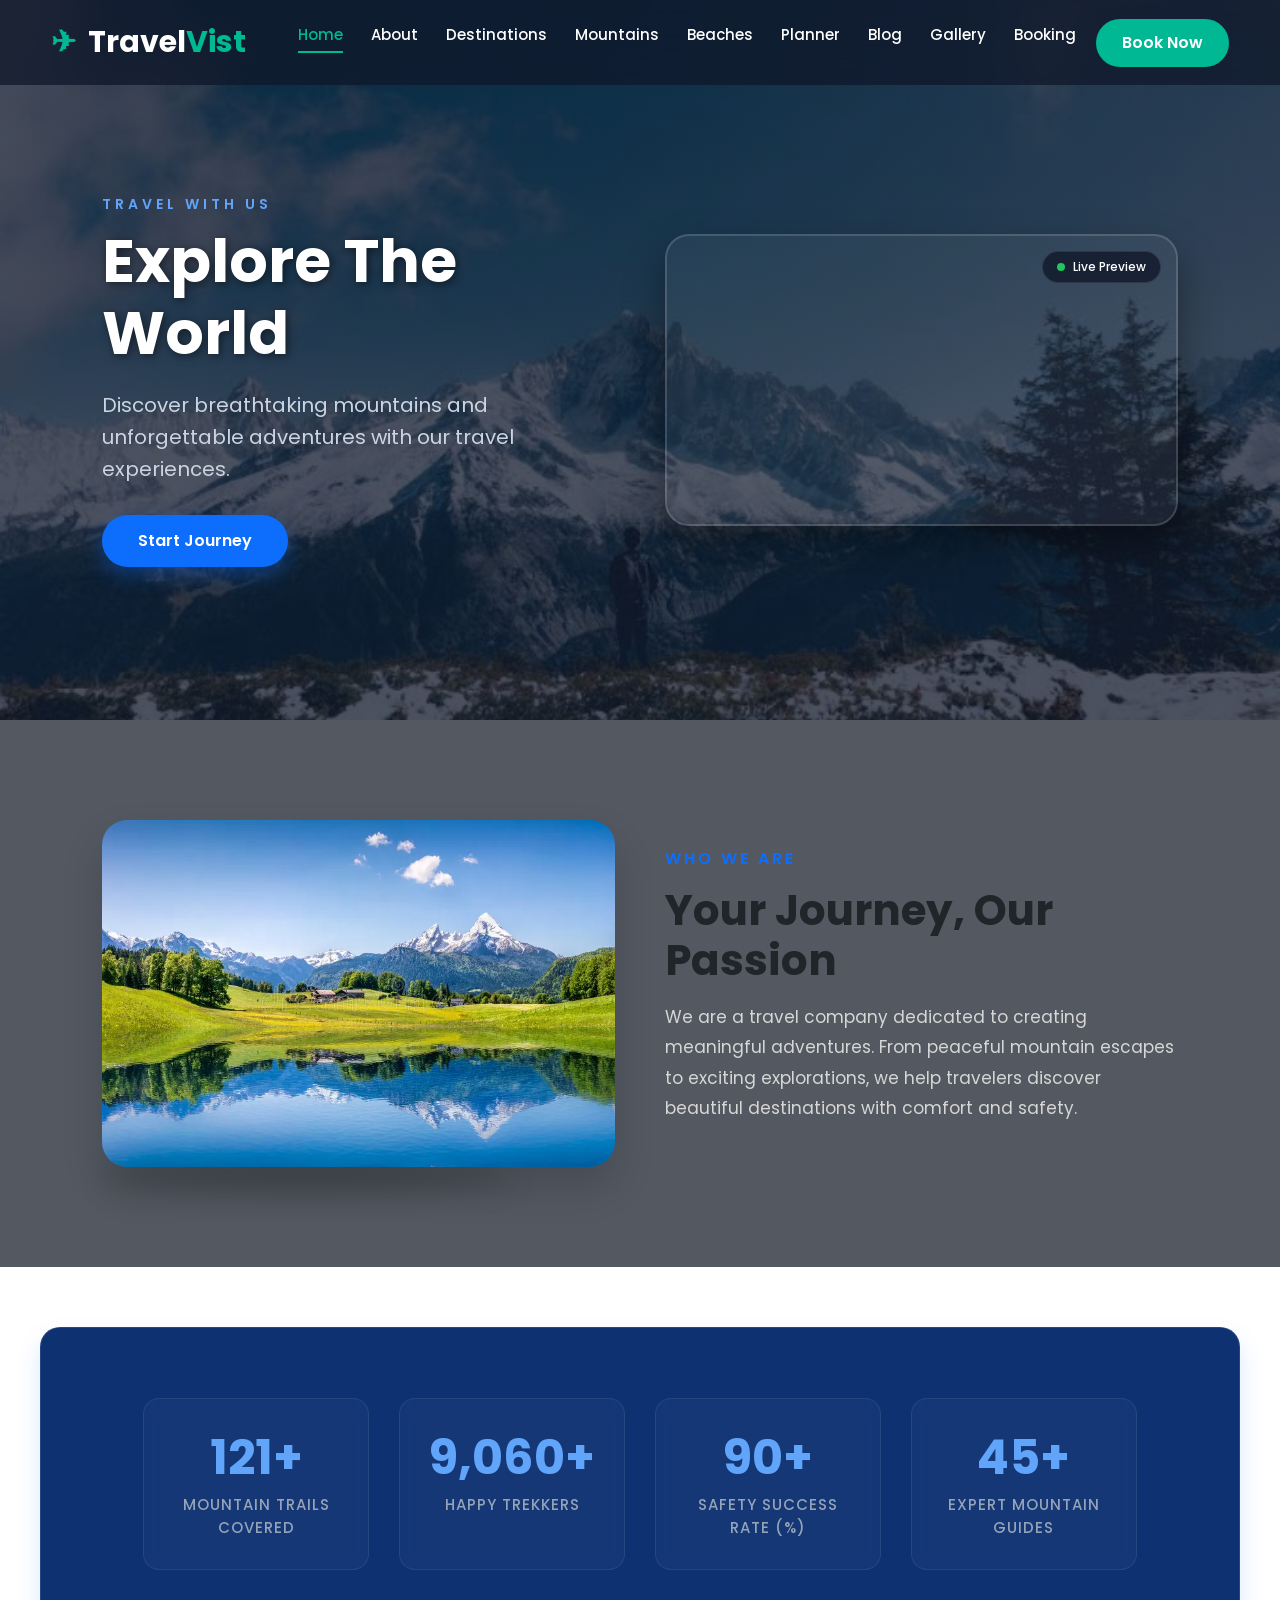
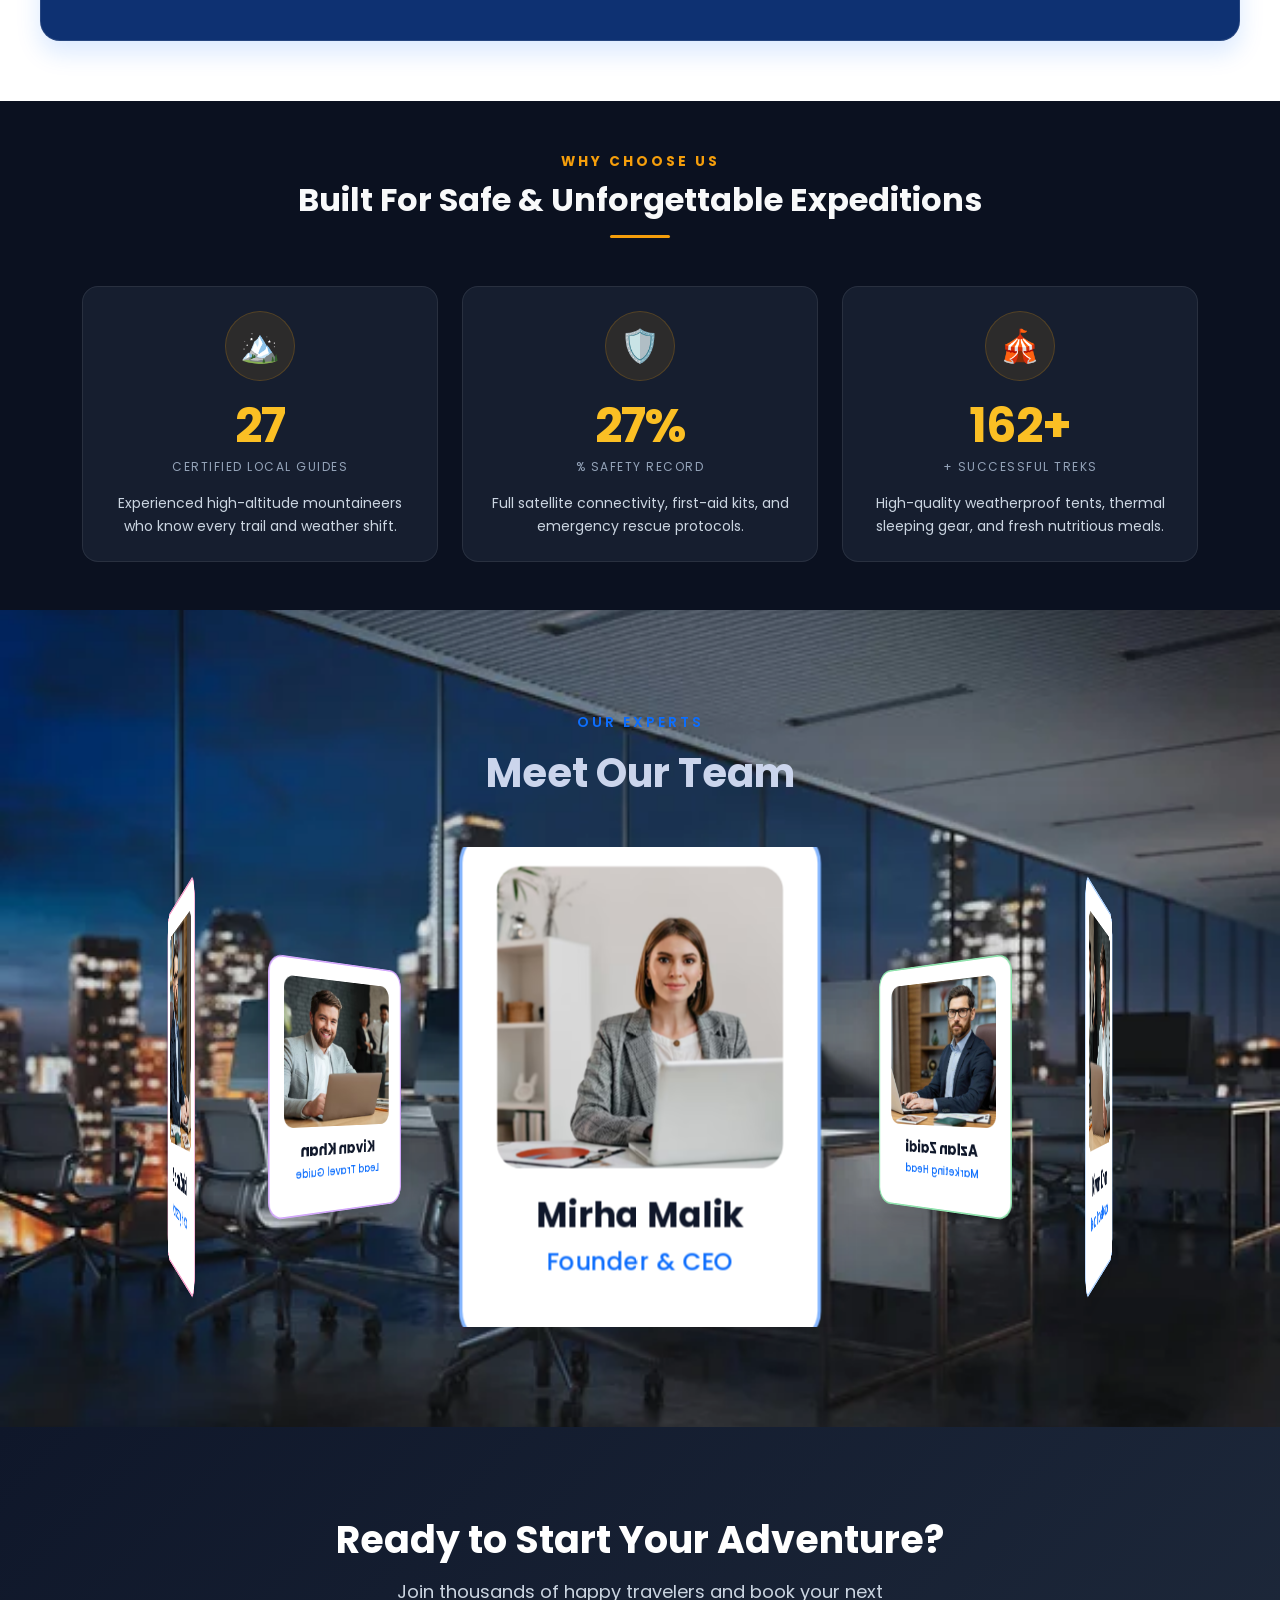
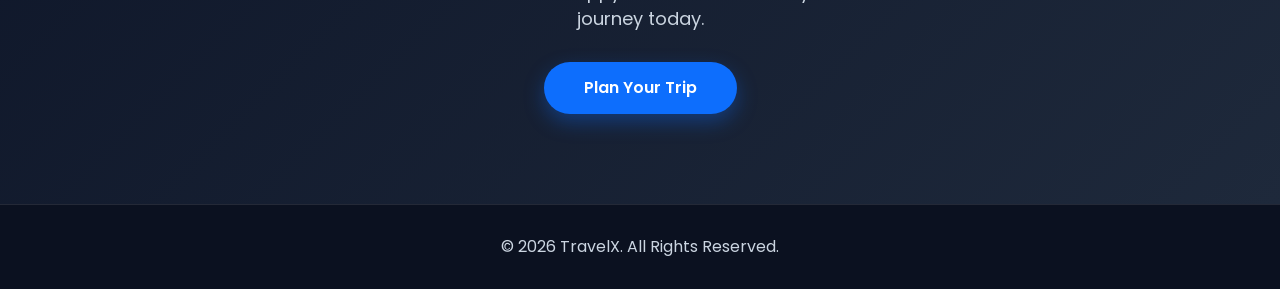
==== commit 4b1d412a: "Fixed navbar links and background video URL" ====
--- a/about.html
+++ b/about.html
@@ -11,6 +11,7 @@
     <link href="https://fonts.googleapis.com/css2?family=Poppins:wght@300;400;500;600;700&display=swap" rel="stylesheet">
 
     <link rel="stylesheet" href="./css/common.css">
+    <link rel="stylesheet" href="./css/style.css">
 
     <link rel="stylesheet" href="./css/about.css">
     <title>About Us | TravelX</title>
@@ -18,8 +19,57 @@
 <body>
     
     <!----------------------------- Navbar Section Start --------------------------------->
-     <!-- Dynamic Navbar -->
-    <div id="navbar-container"></div>
+    
+    <!--======================
+    TravelVist Navbar
+=======================-->
+
+<header class="tv-header">
+
+    <div class="tv-container">
+
+        <!-- Logo -->
+
+        <a href="#" class="tv-logo">
+            <span class="tv-plane">✈</span>
+            Travel<span>Vist</span>
+        </a>
+
+        <!-- Navigation -->
+
+        <ul class="tv-nav-menu">
+
+            <li><a href="index.html" class="active">Home</a></li>
+            <li><a href="about.html">About</a></li>
+            <li><a href="destinations.html">Destinations</a></li>
+            <li><a href="mountains.html">Mountains</a></li>
+            <li><a href="beaches.html">Beaches</a></li>
+            <li><a href="planner.html">Planner</a></li>
+            <li><a href="blog.html">Blog</a></li>
+            <li><a href="gallery.html">Gallery</a></li>
+            <li><a href="booking.html">Booking</a></li>
+
+        </ul>
+
+        <!-- Right Side -->
+
+        <a href="#" class="tv-book-btn">
+            Book Now
+        </a>
+
+        <!-- Mobile Button -->
+
+        <div class="tv-menu-btn">
+
+            <span></span>
+            <span></span>
+            <span></span>
+
+        </div>
+
+    </div>
+
+</header>
  <!----------------------------- Navbar Section end --------------------------------->
 
 
--- a/css/style.css
+++ b/css/style.css
@@ -0,0 +1,2904 @@
+/*==========================
+      NAVBAR
+==========================*/
+
+*{
+margin:0;
+padding:0;
+box-sizing:border-box;
+font-family:'Poppins',sans-serif;
+}
+
+body{
+background:#fff;
+    overflow-x:hidden;
+}
+
+
+/*=====================================
+    GLOBAL RESPONSIVE SETTINGS
+=====================================*/
+
+html{
+    scroll-behavior:smooth;
+}
+
+
+
+img,
+video,
+iframe{
+    max-width:100%;
+    height:auto;
+    display:block;
+}
+
+section{
+    width:100%;
+    overflow:hidden;
+}
+
+.tv-container,
+.tv-hero-container{
+    width:min(92%,1320px);
+    margin-inline:auto;
+}
+
+input,
+select,
+button,
+textarea{
+    font:inherit;
+}
+
+button{
+    cursor:pointer;
+}
+
+a{
+    text-decoration:none;
+}
+
+ul{
+    list-style:none;
+}
+/* ///////////////////////////////////////////////////////////////////////// */
+.tv-header{
+
+position:fixed;
+
+    height:85px;
+top:0;
+left:0;
+height: 85px;
+width:100%;
+
+z-index:1000;
+
+background:rgba(15,23,42,.75);
+
+backdrop-filter:blur(18px);
+
+transition:.4s;
+
+}
+
+.tv-header.scrolled{
+
+background:#0f172a;
+
+box-shadow:0 8px 25px rgba(0,0,0,.25);
+
+}
+
+.tv-container{
+
+width:min(92%,1400px);
+
+ 
+margin-inline:auto;
+
+display:flex;
+
+justify-content:space-between;
+
+align-items:center;
+
+height:85px;
+
+}
+
+.tv-logo{
+
+font-size:30px;
+
+font-weight:700;
+
+text-decoration:none;
+
+color:#fff;
+
+}
+
+.tv-logo span{
+
+color:#00b894;
+
+}
+
+.tv-plane{
+
+margin-right:6px;
+
+display:inline-block;
+
+animation:fly 3s infinite;
+
+}
+
+@keyframes fly{
+
+0%,100%{
+
+transform:translateY(0);
+
+}
+
+50%{
+
+transform:translateY(-6px);
+
+}
+
+}
+
+.tv-nav-menu{
+
+display:flex;
+
+gap:28px;
+
+list-style:none;
+
+}
+
+.tv-nav-menu li a{
+
+text-decoration:none;
+
+color:#fff;
+
+font-size:15px;
+
+font-weight:500;
+
+position:relative;
+
+transition:.35s;
+
+}
+
+.tv-nav-menu li a::after{
+
+content:"";
+
+position:absolute;
+
+left:0;
+
+bottom:-8px;
+
+width:0;
+
+height:2px;
+
+background:#00b894;
+
+transition:.35s;
+
+}
+
+.tv-nav-menu li a:hover,
+.tv-nav-menu li a.active{
+
+color:#00b894;
+
+}
+
+.tv-nav-menu li a:hover::after,
+.tv-nav-menu li a.active::after{
+
+width:100%;
+
+}
+
+.tv-book-btn{
+
+padding:12px 26px;
+
+background:#00b894;
+
+color:#fff;
+
+text-decoration:none;
+
+border-radius:40px;
+
+font-weight:600;
+
+transition:.35s;
+
+}
+
+.tv-book-btn:hover{
+
+transform:translateY(-3px);
+
+box-shadow:0 12px 25px rgba(0,184,148,.35);
+
+}
+
+.tv-menu-btn{
+
+display:none;
+
+cursor:pointer;
+
+}
+
+.tv-menu-btn span{
+
+display:block;
+
+width:28px;
+
+height:3px;
+
+background:#fff;
+
+margin:5px 0;
+
+border-radius:10px;
+
+transition:.3s;
+
+}
+
+/*==================
+Responsive
+===================*/
+
+@media(max-width:1100px){
+.tv-nav-menu{
+
+    position:fixed;
+
+    top:85px;
+
+    left:-100%;
+
+    width:280px;
+
+    height:calc(100vh - 85px);
+
+    background:#0f172a;
+
+    display:flex;
+
+    flex-direction:column;
+
+    justify-content:flex-start;
+
+    align-items:flex-start;
+
+    padding:40px 30px;
+
+    gap:25px;
+
+    transition:.4s ease;
+
+    box-shadow:10px 0 30px rgba(0,0,0,.25);
+
+}
+
+.tv-nav-menu.active{
+
+    left:0;
+
+}
+
+.tv-nav-menu li{
+
+    width:100%;
+
+}
+
+.tv-nav-menu a{
+
+    display:block;
+
+    width:100%;
+
+    font-size:17px;
+
+    padding:10px 0;
+
+}
+}
+@media(max-width:768px){
+
+.tv-logo{
+
+font-size:24px;
+
+}
+
+.tv-container{
+
+height:75px;
+
+}
+
+.tv-nav-menu{
+
+top:75px;
+
+height:calc(100vh - 75px);
+
+}
+
+}
+
+@media(max-width:480px){
+
+.tv-logo{
+
+font-size:22px;
+
+}
+
+}
+/*=====================================================
+        TravelVist Premium Hero Section
+======================================================*/
+/*=========================================
+        TravelVist Premium Hero
+==========================================*/
+
+.tv-hero{
+    position: relative;
+    width: 100%;
+      min-height:100vh;
+    padding-top: 85px;
+    display: flex;
+    align-items: center;
+    overflow: hidden;
+}
+
+/* Background Video */
+
+.tv-hero-video{
+    position:absolute;
+    top:0;
+    left:0;
+    width:100%;
+    height:100%;
+    object-fit:cover;
+    z-index:1;
+}
+
+/* Dark Overlay */
+
+.tv-overlay{
+    position:absolute;
+    inset:0;
+    background:linear-gradient(
+        to right,
+        rgba(10,20,30,.75),
+        rgba(10,20,30,.45)
+    );
+    z-index:2;
+}
+
+/* Main Container */
+
+.tv-hero-container{
+    width:min(92%,1300px);
+    margin:auto;
+    display:grid;
+    grid-template-columns:1.2fr .8fr;
+    align-items:center;
+    gap:60px;
+    position:relative;
+       padding:60px 0;
+    z-index:5;
+}
+
+/* Left Side */
+
+.tv-left{
+    color:#fff;
+    animation:heroFade 1.2s ease;
+}
+
+.tv-badge{
+    display:inline-block;
+    padding:10px 22px;
+    background:rgba(255,255,255,.15);
+    backdrop-filter:blur(12px);
+    border-radius:50px;
+    margin-bottom:22px;
+    color:#fff;
+    font-weight:600;
+    border:1px solid rgba(255,255,255,.2);
+}
+
+.tv-left h1{
+    font-size:clamp(42px,6vw,72px);
+    line-height:1.15;
+    margin-bottom:20px;
+    font-weight:800;
+}
+
+.tv-left p{
+    font-size:18px;
+    color:#e2e8f0;
+    line-height:1.8;
+    margin-bottom:35px;
+    max-width:600px;
+}
+
+/* Buttons */
+
+.tv-buttons{
+    display:flex;
+    gap:18px;
+    flex-wrap:wrap;
+}
+
+.tv-btn1,
+.tv-btn2{
+    text-decoration:none;
+    padding:15px 34px;
+    border-radius:50px;
+    font-weight:600;
+    transition:.35s;
+}
+
+.tv-btn1{
+    background:#00b894;
+    color:#fff;
+}
+
+.tv-btn1:hover{
+    background:#019875;
+    transform:translateY(-4px);
+}
+
+.tv-btn2{
+    border:2px solid #fff;
+    color:#fff;
+}
+
+.tv-btn2:hover{
+    background:#fff;
+    color:#00b894;
+}
+/*=========================================
+      Premium Search Card
+==========================================*/
+
+.tv-search-card{
+
+    background:rgba(255,255,255,.12);
+
+    backdrop-filter:blur(18px);
+
+    -webkit-backdrop-filter:blur(18px);
+
+    border:1px solid rgba(255,255,255,.15);
+
+    border-radius:30px;
+
+    padding:35px;
+
+    box-shadow:0 20px 60px rgba(0,0,0,.25);
+
+    animation:heroFade 1.3s ease;
+
+}
+
+.tv-search-card h2{
+
+    color:#fff;
+
+    font-size:30px;
+
+    margin-bottom:25px;
+
+    text-align:center;
+
+}
+
+.tv-input-box{
+
+    margin-bottom:18px;
+
+}
+
+.tv-input-box label{
+
+    display:block;
+
+    color:#fff;
+
+    font-weight:600;
+
+    margin-bottom:8px;
+
+}
+
+.tv-input-box input,
+.tv-input-box select{
+
+    width:100%;
+
+    height:55px;
+
+    border:none;
+
+    outline:none;
+
+    border-radius:15px;
+
+    padding:0 18px;
+
+    font-size:15px;
+
+    background:rgba(255,255,255,.92);
+
+}
+
+.tv-search-card button{
+
+    width:100%;
+
+    height:56px;
+
+    border:none;
+
+    border-radius:15px;
+
+    background:#00b894;
+
+    color:#fff;
+
+    font-size:17px;
+
+    font-weight:700;
+
+    cursor:pointer;
+
+    transition:.35s;
+
+    margin-top:10px;
+
+}
+
+.tv-search-card button:hover{
+
+    background:#019875;
+
+    transform:translateY(-3px);
+
+}
+
+/*=========================================
+        Hero Stats
+==========================================*/
+
+.tv-hero-stats{
+
+    display:flex;
+
+    gap:35px;
+
+    margin-top:45px;
+
+    flex-wrap:wrap;
+
+}
+
+.tv-stat h3{
+
+    color:#00b894;
+
+    font-size:34px;
+
+    margin-bottom:5px;
+
+}
+
+.tv-stat span{
+
+    color:#fff;
+
+    font-size:15px;
+
+}
+
+/*=========================================
+      Floating Shapes
+==========================================*/
+
+.tv-shape{
+
+    position:absolute;
+
+    border-radius:50%;
+
+    filter:blur(2px);
+
+    animation:floatShape 8s ease-in-out infinite;
+
+    z-index:2;
+
+}
+
+.shape1{
+
+    width:140px;
+
+    height:140px;
+
+    background:rgba(0,184,148,.18);
+
+    top:14%;
+
+    right:8%;
+
+}
+
+.shape2{
+
+    width:80px;
+
+    height:80px;
+
+    background:rgba(255,255,255,.12);
+
+    bottom:18%;
+
+    left:6%;
+
+    animation-delay:2s;
+
+}
+
+/*=========================================
+      Scroll Indicator
+==========================================*/
+
+v-scroll{
+
+    position:absolute;
+
+    bottom:30px;
+
+    left:50%;
+
+    transform:translateX(-50%);
+
+    z-index:5;
+
+}
+
+.tv-scroll span{
+
+    display:block;
+
+    width:30px;
+
+    height:50px;
+
+    border:2px solid #fff;
+
+    border-radius:30px;
+
+    position:relative;
+
+}
+
+.tv-scroll span::before{
+
+    content:"";
+
+    position:absolute;
+
+    left:50%;
+
+    top:8px;
+
+    transform:translateX(-50%);
+
+    width:6px;
+
+    height:10px;
+
+    border-radius:50px;
+
+    background:#00b894;
+
+    animation:scrollMove 2s infinite;
+
+}
+
+/*=========================================
+        Animations
+==========================================*/
+
+@keyframes heroFade{
+
+    from{
+
+        opacity:0;
+
+        transform:translateY(40px);
+
+    }
+
+    to{
+
+        opacity:1;
+
+        transform:translateY(0);
+
+    }
+
+}
+
+@keyframes floatShape{
+
+    0%,100%{
+
+        transform:translateY(0);
+
+    }
+
+    50%{
+
+        transform:translateY(-25px);
+
+    }
+
+}
+
+@keyframes scrollMove{
+
+    0%{
+
+        opacity:1;
+
+        transform:translate(-50%,0);
+
+    }
+
+    100%{
+
+        opacity:0;
+
+        transform:translate(-50%,20px);
+
+    }
+
+}
+
+/*=========================================
+        Responsive
+==========================================*/
+
+@media(max-width:992px){
+
+    .tv-hero-container{
+
+        grid-template-columns:1fr;
+
+        text-align:center;
+
+        padding:120px 0 80px;
+
+    }
+
+    .tv-left p{
+
+        margin:auto auto 35px;
+
+    }
+
+    .tv-buttons{
+
+        justify-content:center;
+
+    }
+
+    .tv-hero-stats{
+
+        justify-content:center;
+
+    }
+
+}
+
+@media(max-width:768px){
+
+    .tv-header{
+        height:75px;
+    }
+
+    .tv-hero{
+        margin-top:75px;
+        min-height:calc(100vh - 75px);
+    }
+
+    .tv-hero-container{
+        grid-template-columns:1fr;
+        text-align:center;
+        padding:40px 0;
+    }
+
+}
+
+@media(max-width:480px){
+
+    .tv-left h1{
+
+        font-size:34px;
+
+    }
+
+    .tv-buttons{
+
+        flex-direction:column;
+
+    }
+
+    .tv-btn1,
+    .tv-btn2{
+
+        width:100%;
+
+        text-align:center;
+
+    }
+
+}
+
+/* ///////////////////////////////////hero end */
+
+/* ////////////////////////////////////sec section start */
+/*====================================================
+        TravelVist Trusted Partners Section
+====================================================*/
+/*==================================================
+        TravelVist Partners Responsive
+==================================================*/
+
+.tv-partners{
+    position:relative;
+    padding:90px 0;
+    background:linear-gradient(180deg,#f8fbfd 0%,#eef8f6 100%);
+    overflow:hidden;
+}
+
+.tv-partners::before{
+    content:"";
+    position:absolute;
+    width:320px;
+    height:320px;
+    background:rgba(0,184,148,.08);
+    border-radius:50%;
+    top:-150px;
+    left:-150px;
+}
+
+.tv-partners::after{
+    content:"";
+    position:absolute;
+    width:260px;
+    height:260px;
+    background:rgba(0,184,148,.05);
+    border-radius:50%;
+    bottom:-120px;
+    right:-120px;
+}
+
+/*================ Heading ================*/
+
+.tv-section-title{
+    width:min(92%,800px);
+    margin:0 auto 60px;
+    text-align:center;
+}
+
+.tv-section-title span{
+    display:inline-block;
+    padding:10px 22px;
+    background:#e8fbf7;
+    color:#00b894;
+    border-radius:40px;
+    font-size:14px;
+    font-weight:600;
+    margin-bottom:18px;
+}
+
+.tv-section-title h2{
+    font-size:clamp(30px,5vw,52px);
+    color:#0f172a;
+    margin-bottom:18px;
+    line-height:1.2;
+}
+
+.tv-section-title p{
+    color:#64748b;
+    line-height:1.8;
+    font-size:16px;
+}
+
+/*================ Logo Slider ================*/
+
+.tv-logo-slider{
+    width:100%;
+    overflow:hidden;
+    margin:60px 0 80px;
+}
+
+.tv-logo-track{
+    display:flex;
+    align-items:center;
+    gap:25px;
+    width:max-content;
+    animation:tvLogoMove 28s linear infinite;
+}
+
+.tv-logo-slider:hover .tv-logo-track{
+    animation-play-state:paused;
+}
+
+@keyframes tvLogoMove{
+
+0%{
+transform:translateX(0);
+}
+
+100%{
+transform:translateX(-50%);
+}
+
+}
+
+.tv-logo-item{
+    width:170px;
+    height:100px;
+    background:#fff;
+    border-radius:18px;
+    display:flex;
+    justify-content:center;
+    align-items:center;
+    flex-shrink:0;
+    box-shadow:0 12px 25px rgba(0,0,0,.08);
+    transition:.35s;
+}
+
+.tv-logo-item:hover{
+    transform:translateY(-8px);
+}
+
+.tv-logo-item img{
+    width:100px;
+    max-width:80%;
+    object-fit:contain;
+    transition:.35s;
+}
+
+.tv-logo-item:hover img{
+    transform:scale(1.08);
+}
+
+/*================ Stats ================*/
+
+.tv-stats{
+    width:min(92%,1300px);
+    margin:auto;
+    display:grid;
+    grid-template-columns:repeat(4,1fr);
+    gap:25px;
+}
+
+.tv-stat-card{
+    background:#fff;
+    padding:35px 20px;
+    border-radius:22px;
+    text-align:center;
+    box-shadow:0 15px 30px rgba(0,0,0,.08);
+    transition:.35s;
+}
+
+.tv-stat-card:hover{
+    transform:translateY(-8px);
+}
+
+.tv-stat-card h3{
+    font-size:44px;
+    color:#00b894;
+    margin-bottom:10px;
+}
+
+.tv-stat-card p{
+    color:#64748b;
+    font-size:16px;
+}
+
+/*================ 1200px ================*/
+
+@media(max-width:1200px){
+
+.tv-logo-item{
+width:160px;
+height:95px;
+}
+
+.tv-stats{
+grid-template-columns:repeat(2,1fr);
+}
+
+}
+
+/*================ 992px ================*/
+
+@media(max-width:992px){
+
+.tv-partners{
+padding:80px 0;
+}
+
+.tv-section-title{
+margin-bottom:50px;
+}
+
+.tv-logo-item{
+width:150px;
+height:90px;
+}
+
+}
+
+/*================ 768px ================*/
+
+@media(max-width:768px){
+
+.tv-partners{
+padding:70px 0;
+}
+
+.tv-section-title h2{
+font-size:34px;
+}
+
+.tv-section-title p{
+font-size:15px;
+padding:0 15px;
+}
+
+.tv-logo-track{
+gap:18px;
+}
+
+.tv-logo-item{
+width:130px;
+height:80px;
+}
+
+.tv-logo-item img{
+width:75px;
+}
+
+.tv-stats{
+grid-template-columns:1fr;
+gap:18px;
+width:94%;
+}
+
+.tv-stat-card{
+padding:28px 18px;
+}
+
+.tv-stat-card h3{
+font-size:36px;
+}
+
+}
+
+/*================ 480px ================*/
+
+@media(max-width:480px){
+
+.tv-partners{
+padding:60px 0;
+}
+
+.tv-section-title{
+margin-bottom:35px;
+}
+
+.tv-section-title h2{
+font-size:28px;
+}
+
+.tv-section-title p{
+font-size:14px;
+}
+
+.tv-logo-item{
+width:110px;
+height:70px;
+}
+
+.tv-logo-item img{
+width:65px;
+}
+
+.tv-stat-card h3{
+font-size:30px;
+}
+
+.tv-stat-card p{
+font-size:14px;
+}
+
+}
+/* /////////////////////////////////////sec  second end */
+
+/* //////////////////////////////////////third start */
+/*==================================================
+        TravelVist Featured Destinations
+==================================================*/
+/*=================================================
+        TravelVist Featured Destinations
+==================================================*/
+
+.tv-featured{
+
+    padding:100px 0;
+
+    background:#f8fbfc;
+
+}
+
+.tv-featured-header{
+
+    width:min(90%,800px);
+
+    margin:0 auto 60px;
+
+    text-align:center;
+
+}
+
+.tv-subtitle{
+
+    display:inline-block;
+
+    padding:10px 22px;
+
+    background:#00b894;
+
+    color:#fff;
+
+    border-radius:50px;
+
+    font-size:15px;
+
+    font-weight:600;
+
+    margin-bottom:18px;
+
+}
+
+.tv-featured-header h2{
+
+    font-size:clamp(32px,5vw,50px);
+
+    color:#0f172a;
+
+    margin-bottom:18px;
+
+    line-height:1.2;
+
+}
+
+.tv-featured-header p{
+
+    color:#64748b;
+
+    font-size:17px;
+
+    line-height:1.8;
+
+}
+
+.tv-featured-grid{
+
+    width:min(92%,1300px);
+
+    margin:auto;
+
+    display:grid;
+
+    grid-template-columns:repeat(3,1fr);
+
+    gap:30px;
+
+}
+
+.tv-place-card{
+
+    background:#fff;
+
+    border-radius:22px;
+
+    overflow:hidden;
+
+    display:flex;
+
+    flex-direction:column;
+
+    height:100%;
+
+    box-shadow:0 15px 40px rgba(0,0,0,.08);
+
+    transition:.35s;
+
+}
+
+.tv-place-card:hover{
+
+    transform:translateY(-10px);
+
+    box-shadow:0 25px 50px rgba(0,0,0,.15);
+
+}
+
+.tv-place-img{
+
+    position:relative;
+
+    overflow:hidden;
+
+}
+
+.tv-place-img img{
+
+    width:100%;
+
+    height:260px;
+
+    object-fit:cover;
+
+    transition:.5s;
+
+}
+
+.tv-place-card:hover img{
+
+    transform:scale(1.08);
+
+}
+
+.tv-place-overlay{
+
+    position:absolute;
+
+    inset:0;
+
+    background:rgba(0,0,0,.35);
+
+    display:flex;
+
+    justify-content:space-between;
+
+    align-items:flex-end;
+
+    padding:20px;
+
+    opacity:0;
+
+    transition:.35s;
+
+}
+
+.tv-place-card:hover .tv-place-overlay{
+
+    opacity:1;
+
+}
+
+.tv-price{
+
+    background:#00b894;
+
+    color:#fff;
+
+    padding:8px 16px;
+
+    border-radius:30px;
+
+    font-weight:600;
+
+}
+
+.tv-explore-btn{
+
+    background:#fff;
+
+    color:#00b894;
+
+    padding:10px 20px;
+
+    border-radius:30px;
+
+    font-weight:600;
+
+}
+
+.tv-heart{
+
+    position:absolute;
+
+    top:18px;
+
+    right:18px;
+
+    width:42px;
+
+    height:42px;
+
+    border-radius:50%;
+
+    background:#fff;
+
+    display:flex;
+
+    align-items:center;
+
+    justify-content:center;
+
+    color:#ff3b5c;
+
+    font-size:18px;
+
+}
+
+.tv-place-content{
+
+    padding:25px;
+
+    display:flex;
+
+    flex-direction:column;
+
+    flex:1;
+
+}
+
+.tv-place-top{
+
+    display:flex;
+
+    justify-content:space-between;
+
+    margin-bottom:15px;
+
+    color:#64748b;
+
+    font-size:14px;
+
+}
+
+.tv-place-content h3{
+
+    font-size:25px;
+
+    color:#0f172a;
+
+    margin-bottom:12px;
+
+}
+
+.tv-place-content p{
+
+    color:#64748b;
+
+    line-height:1.8;
+
+    flex:1;
+
+}
+
+/*======================
+Responsive
+=======================*/
+
+@media(max-width:1200px){
+
+.tv-featured-grid{
+
+grid-template-columns:repeat(2,1fr);
+
+}
+
+}
+
+@media(max-width:768px){
+
+.tv-featured{
+
+padding:70px 0;
+
+}
+
+.tv-featured-grid{
+
+grid-template-columns:1fr;
+
+gap:25px;
+
+width:94%;
+
+}
+
+.tv-place-img img{
+
+height:240px;
+
+}
+
+.tv-place-content{
+
+padding:22px;
+
+}
+
+.tv-featured-header{
+
+margin-bottom:40px;
+
+}
+
+}
+
+@media(max-width:480px){
+
+.tv-featured{
+
+padding:50px 0;
+
+}
+
+.tv-place-img img{
+
+height:220px;
+
+}
+
+.tv-place-content h3{
+
+font-size:22px;
+
+}
+
+.tv-featured-header p{
+
+font-size:15px;
+
+}
+
+.tv-price,
+.tv-explore-btn{
+
+font-size:14px;
+
+padding:8px 14px;
+
+}
+
+}
+/* /////////////////////////////////////third end */
+/* //////////////////////////////////////fourth start */
+/*==================================================
+        TravelVist Trending Tour Packages
+==================================================*/
+
+.tv-packages{
+    padding:100px 0;
+    background:linear-gradient(180deg,#ffffff,#f4fbf9);
+    position:relative;
+    overflow:hidden;
+}
+
+.tv-packages-heading{
+    width:min(90%,800px);
+    margin:auto;
+    text-align:center;
+    margin-bottom:70px;
+}
+
+.tv-packages-heading span{
+    display:inline-block;
+    padding:10px 22px;
+    background:#e8fbf7;
+    color:#00b894;
+    border-radius:50px;
+    font-size:15px;
+    font-weight:600;
+    margin-bottom:20px;
+}
+
+.tv-packages-heading h2{
+    font-size:clamp(36px,5vw,54px);
+    color:#0f172a;
+    margin-bottom:18px;
+}
+
+.tv-packages-heading p{
+    color:#64748b;
+    line-height:1.8;
+    font-size:17px;
+}
+
+/*=========================
+        Grid
+=========================*/
+
+.tv-package-grid{
+    width:min(92%,1350px);
+    margin:auto;
+    display:grid;
+    grid-template-columns:repeat(3,1fr);
+    gap:35px;
+}
+
+/*=========================
+        Package Card
+=========================*/
+
+.tv-package-card{
+    background:#fff;
+    border-radius:24px;
+    overflow:hidden;
+    box-shadow:0 15px 35px rgba(0,0,0,.08);
+    transition:.4s;
+    position:relative;
+}
+
+.tv-package-card:hover{
+    transform:translateY(-12px);
+    box-shadow:0 25px 50px rgba(0,184,148,.18);
+}
+
+/*=========================
+        Package Image
+=========================*/
+
+.tv-package-image{
+    position:relative;
+    height:260px;
+    overflow:hidden;
+}
+
+.tv-package-image img{
+    width:100%;
+    height:100%;
+    object-fit:cover;
+    transition:.6s;
+}
+
+.tv-package-card:hover .tv-package-image img{
+    transform:scale(1.12);
+}
+
+/*=========================
+        Sale Ribbon
+=========================*/
+
+.tv-sale-tag{
+    position:absolute;
+    top:18px;
+    left:18px;
+    background:#00b894;
+    color:#fff;
+    padding:10px 18px;
+    border-radius:30px;
+    font-size:14px;
+    font-weight:600;
+    box-shadow:0 10px 25px rgba(0,184,148,.35);
+}
+
+/*==================================================
+      TravelVist Packages Part 2
+==================================================*/
+
+/*=========================
+      Package Content
+=========================*/
+
+.tv-package-content{
+    padding:25px;
+}
+
+.tv-rating{
+    display:inline-block;
+    background:#fff8e6;
+    color:#f59e0b;
+    padding:8px 16px;
+    border-radius:30px;
+    font-size:14px;
+    font-weight:600;
+    margin-bottom:18px;
+}
+
+.tv-package-content h3{
+    font-size:28px;
+    color:#0f172a;
+    margin-bottom:10px;
+    transition:.3s;
+}
+
+.tv-package-card:hover h3{
+    color:#00b894;
+}
+
+.tv-location{
+    color:#64748b;
+    font-size:16px;
+    margin-bottom:20px;
+}
+
+/*=========================
+      Tour Information
+=========================*/
+
+.tv-info{
+    display:flex;
+    justify-content:space-between;
+    align-items:center;
+    margin-bottom:22px;
+    padding:15px 0;
+    border-top:1px solid #edf2f7;
+    border-bottom:1px solid #edf2f7;
+}
+
+.tv-info span{
+    font-size:15px;
+    color:#475569;
+    font-weight:500;
+}
+
+/*=========================
+      Price Box
+=========================*/
+
+.tv-price-box{
+    display:flex;
+    justify-content:space-between;
+    align-items:center;
+    margin-bottom:25px;
+}
+
+.tv-price-box h4{
+    font-size:30px;
+    color:#00b894;
+    font-weight:700;
+}
+
+.tv-price-box del{
+    color:#94a3b8;
+    font-size:18px;
+}
+
+/*=========================
+      Book Button
+=========================*/
+
+.tv-book-package{
+    display:block;
+    width:100%;
+    text-align:center;
+    padding:15px;
+    text-decoration:none;
+    background:#00b894;
+    color:#fff;
+    border-radius:50px;
+    font-weight:600;
+    transition:.35s;
+}
+
+.tv-book-package:hover{
+    background:#0f172a;
+    transform:translateY(-3px);
+    box-shadow:0 15px 30px rgba(15,23,42,.25);
+}
+
+/*=========================
+      Border Glow
+=========================*/
+
+.tv-package-card::before{
+    content:"";
+    position:absolute;
+    inset:0;
+    border:2px solid transparent;
+    border-radius:24px;
+    transition:.35s;
+    pointer-events:none;
+}
+
+.tv-package-card:hover::before{
+    border-color:#00b894;
+}
+
+/*=========================
+      Card Animation
+=========================*/
+
+.tv-package-card{
+    animation:tvPackageUp .8s ease;
+}
+
+@keyframes tvPackageUp{
+
+    from{
+        opacity:0;
+        transform:translateY(40px);
+    }
+
+    to{
+        opacity:1;
+        transform:translateY(0);
+    }
+
+}
+
+/*=========================
+      Responsive
+=========================*/
+
+@media(max-width:1100px){
+
+    .tv-package-grid{
+        grid-template-columns:repeat(2,1fr);
+    }
+
+}
+
+@media(max-width:768px){
+
+    .tv-packages{
+        padding:80px 0;
+    }
+
+    .tv-package-grid{
+        grid-template-columns:1fr;
+        width:90%;
+        gap:25px;
+    }
+
+    .tv-packages-heading h2{
+        font-size:34px;
+    }
+
+    .tv-package-image{
+        height:230px;
+    }
+
+    .tv-package-content{
+        padding:22px;
+    }
+
+}
+
+@media(max-width:480px){
+
+    .tv-packages{
+        padding:70px 0;
+    }
+
+    .tv-package-image{
+        height:210px;
+    }
+
+    .tv-package-content h3{
+        font-size:23px;
+    }
+
+    .tv-price-box h4{
+        font-size:26px;
+    }
+
+    .tv-info{
+        flex-direction:column;
+        gap:12px;
+        align-items:flex-start;
+    }
+
+    .tv-book-package{
+        padding:14px;
+        font-size:15px;
+    }
+
+} 
+/* ////////////////////////fourth end */
+
+/* ////////////////////////video banner start */
+/*==================================================
+            TravelVist Video Banner
+==================================================*/
+/*==========================================
+        TravelVist Video Banner
+===========================================*/
+
+.tv-video-banner{
+    position:relative;
+    width:100%;
+    height:650px;
+    overflow:hidden;
+
+    display:flex;
+    justify-content:center;
+    align-items:center;
+    text-align:center;
+}
+
+.tv-bg-video{
+    position:absolute;
+    top:0;
+    left:0;
+    width:100%;
+    height:100%;
+    object-fit:cover;
+    z-index:1;
+}
+
+.tv-video-overlay{
+    position:absolute;
+    top:0;
+    left:0;
+    width:100%;
+    height:100%;
+    background:rgba(0,0,0,.45);
+    z-index:2;
+}
+
+.tv-video-content{
+    position:relative;
+    z-index:3;
+    width:90%;
+    max-width:900px;
+    color:#fff;
+}
+
+.tv-video-tag{
+    display:inline-block;
+    padding:10px 24px;
+    background:rgba(255,255,255,.15);
+    backdrop-filter:blur(8px);
+    border-radius:50px;
+    font-weight:600;
+    margin-bottom:20px;
+}
+
+.tv-video-content h2{
+    font-size:clamp(40px,5vw,65px);
+    margin-bottom:20px;
+    line-height:1.2;
+}
+
+.tv-video-content p{
+    font-size:18px;
+    line-height:1.8;
+    margin-bottom:35px;
+    color:#e2e8f0;
+}
+
+.tv-play-btn{
+    width:90px;
+    height:90px;
+    margin:auto;
+    border-radius:50%;
+    background:#00b894;
+    display:flex;
+    justify-content:center;
+    align-items:center;
+    color:#fff;
+    font-size:30px;
+    cursor:pointer;
+    transition:.3s;
+}
+
+.tv-play-btn:hover{
+    background:#fff;
+    color:#00b894;
+    transform:scale(1.1);
+}
+
+@media(max-width:768px){
+
+    .tv-video-banner{
+        height:500px;
+    }
+
+    .tv-video-content h2{
+        font-size:38px;
+    }
+
+    .tv-video-content p{
+        font-size:16px;
+    }
+
+    .tv-play-btn{
+        width:75px;
+        height:75px;
+        font-size:24px;
+    }
+
+}
+
+@media(max-width:480px){
+
+    .tv-video-banner{
+        height:420px;
+    }
+
+    .tv-video-content h2{
+        font-size:30px;
+    }
+
+}
+/* ///////////////////////video banner end */
+/* ///////////////////////////faq start */
+/*==================================================
+            TravelVist Premium FAQ
+==================================================*/
+
+.tv-faq{
+    padding:100px 0;
+    background:#f8fbfd;
+    position:relative;
+    overflow:hidden;
+}
+
+.tv-faq::before{
+    content:"";
+    position:absolute;
+    width:300px;
+    height:300px;
+    background:rgba(0,184,148,.08);
+    border-radius:50%;
+    top:-120px;
+    left:-120px;
+}
+
+.tv-faq::after{
+    content:"";
+    position:absolute;
+    width:250px;
+    height:250px;
+    background:rgba(15,23,42,.05);
+    border-radius:50%;
+    bottom:-100px;
+    right:-80px;
+}
+
+/*=========================
+      Heading
+=========================*/
+
+.tv-faq-header{
+    width:min(90%,800px);
+    margin:auto;
+    text-align:center;
+    margin-bottom:60px;
+}
+
+.tv-faq-header span{
+    display:inline-block;
+    padding:10px 22px;
+    background:#e8fbf7;
+    color:#00b894;
+    border-radius:40px;
+    font-weight:600;
+    margin-bottom:20px;
+}
+
+.tv-faq-header h2{
+    font-size:clamp(36px,5vw,55px);
+    color:#0f172a;
+    margin-bottom:18px;
+}
+
+.tv-faq-header p{
+    color:#64748b;
+    line-height:1.8;
+    font-size:17px;
+}
+
+/*=========================
+      FAQ Container
+=========================*/
+
+.tv-faq-container{
+    width:min(92%,950px);
+    margin:auto;
+}
+
+.tv-faq-item{
+    background:#fff;
+    border-radius:18px;
+    margin-bottom:20px;
+    overflow:hidden;
+    box-shadow:0 10px 30px rgba(0,0,0,.08);
+    transition:.35s;
+    border-left:5px solid transparent;
+}
+
+.tv-faq-item:hover{
+    transform:translateY(-5px);
+    box-shadow:0 15px 35px rgba(0,184,148,.15);
+}
+
+.tv-faq-item.active{
+    border-left:5px solid #00b894;
+}
+
+/*=========================
+      Question
+=========================*/
+
+.tv-faq-question{
+    display:flex;
+    justify-content:space-between;
+    align-items:center;
+    padding:22px 28px;
+    cursor:pointer;
+}
+
+.tv-faq-question h3{
+    font-size:20px;
+    color:#0f172a;
+    font-weight:600;
+}
+
+.tv-faq-question span{
+    width:40px;
+    height:40px;
+    border-radius:50%;
+    background:#00b894;
+    color:#fff;
+    display:flex;
+    justify-content:center;
+    align-items:center;
+    font-size:24px;
+    transition:.3s;
+}
+
+.tv-faq-item.active .tv-faq-question span{
+    transform:rotate(45deg);
+}
+
+/*=========================
+      Answer
+=========================*/
+
+.tv-faq-answer{
+    max-height:0;
+    overflow:hidden;
+    transition:max-height .4s ease;
+}
+
+.tv-faq-answer p{
+    padding:0 28px 25px;
+    color:#64748b;
+    line-height:1.8;
+    font-size:16px;
+}
+
+.tv-faq-item.active .tv-faq-answer{
+    max-height:220px;
+}
+
+/*=========================
+      Responsive
+=========================*/
+
+@media(max-width:768px){
+
+    .tv-faq{
+        padding:80px 0;
+    }
+
+    .tv-faq-header h2{
+        font-size:34px;
+    }
+
+    .tv-faq-question{
+        padding:18px 20px;
+    }
+
+    .tv-faq-question h3{
+        font-size:17px;
+        padding-right:10px;
+    }
+
+    .tv-faq-question span{
+        width:35px;
+        height:35px;
+        font-size:20px;
+        flex-shrink:0;
+    }
+
+    .tv-faq-answer p{
+        padding:0 20px 20px;
+        font-size:15px;
+    }
+
+}
+
+@media(max-width:480px){
+
+    .tv-faq{
+        padding:70px 0;
+    }
+
+    .tv-faq-header h2{
+        font-size:28px;
+    }
+
+    .tv-faq-header p{
+        font-size:15px;
+    }
+
+}
+/* ////////////////////////////faq end */
+/* ///////////////////////////////////footer start */
+/*==================================================
+            TravelVist Premium Footer
+==================================================*/
+
+.tv-footer{
+
+    background:#0f172a;
+
+    color:#fff;
+
+    padding-top:90px;
+
+}
+
+.tv-footer-container{
+
+    width:min(92%,1300px);
+
+    margin:auto;
+
+    display:grid;
+
+    grid-template-columns:2fr 1fr 1fr 1.3fr;
+
+    gap:45px;
+
+    padding-bottom:60px;
+
+}
+
+.tv-footer-logo{
+
+    font-size:34px;
+
+    color:#fff;
+
+    text-decoration:none;
+
+    font-weight:700;
+
+}
+
+.tv-footer-logo span{
+
+    color:#00b894;
+
+}
+
+.tv-footer-about p{
+
+    color:#cbd5e1;
+
+    margin:25px 0;
+
+    line-height:1.9;
+
+}
+
+.tv-footer-links h3,
+
+.tv-footer-contact h3{
+
+    margin-bottom:25px;
+
+    font-size:24px;
+
+}
+
+.tv-footer-links ul{
+
+    list-style:none;
+
+}
+
+.tv-footer-links li{
+
+    margin-bottom:15px;
+
+}
+
+.tv-footer-links a{
+
+    color:#cbd5e1;
+
+    text-decoration:none;
+
+    transition:.3s;
+
+}
+
+.tv-footer-links a:hover{
+
+    color:#00b894;
+
+    padding-left:8px;
+
+}
+
+.tv-footer-contact p{
+
+    color:#cbd5e1;
+
+    margin-bottom:16px;
+
+}
+
+.tv-footer-contact i{
+
+    color:#00b894;
+
+    margin-right:10px;
+
+}
+/*=========================
+      Social Icons
+=========================*/
+
+.tv-footer-social{
+
+    display:flex;
+
+    gap:15px;
+
+}
+
+.tv-footer-social a{
+
+    width:46px;
+
+    height:46px;
+
+    background:#1e293b;
+
+    color:#fff;
+
+    border-radius:50%;
+
+    display:flex;
+
+    justify-content:center;
+
+    align-items:center;
+
+    text-decoration:none;
+
+    transition:.35s;
+
+}
+
+.tv-footer-social a:hover{
+
+    background:#00b894;
+
+    transform:translateY(-6px);
+
+}
+
+/*=========================
+      Newsletter
+=========================*/
+
+.tv-newsletter{
+
+    width:min(92%,1300px);
+
+    margin:auto;
+
+    padding:35px;
+
+    background:#00b894;
+
+    border-radius:20px;
+
+    display:flex;
+
+    justify-content:space-between;
+
+    align-items:center;
+
+    gap:30px;
+
+    transform:translateY(40px);
+
+}
+
+.tv-news-content h3{
+
+    font-size:30px;
+
+    margin-bottom:8px;
+
+}
+
+.tv-newsletter form{
+
+    display:flex;
+
+    gap:15px;
+
+    flex-wrap:wrap;
+
+}
+
+.tv-newsletter input{
+
+    width:320px;
+
+    padding:16px;
+
+    border:none;
+
+    border-radius:50px;
+
+    outline:none;
+
+}
+
+.tv-newsletter button{
+
+    padding:16px 35px;
+
+    border:none;
+
+    background:#0f172a;
+
+    color:#fff;
+
+    border-radius:50px;
+
+    cursor:pointer;
+
+    transition:.3s;
+
+}
+
+.tv-newsletter button:hover{
+
+    background:#fff;
+
+    color:#00b894;
+
+}
+
+/*=========================
+      Bottom
+=========================*/
+
+.tv-footer-bottom{
+
+    text-align:center;
+
+    border-top:1px solid rgba(255,255,255,.08);
+
+    padding:70px 20px 30px;
+
+}
+
+.tv-footer-bottom span{
+
+    color:#00b894;
+
+    font-weight:700;
+
+}
+
+/*=========================
+      Responsive
+=========================*/
+
+@media(max-width:992px){
+
+.tv-footer-container{
+
+grid-template-columns:repeat(2,1fr);
+
+}
+
+.tv-newsletter{
+
+flex-direction:column;
+
+text-align:center;
+
+}
+
+}
+
+@media(max-width:768px){
+
+.tv-footer-container{
+
+grid-template-columns:1fr;
+
+text-align:center;
+
+}
+
+.tv-footer-social{
+
+justify-content:center;
+
+}
+
+.tv-newsletter input{
+
+width:100%;
+
+}
+
+.tv-newsletter form{
+
+width:100%;
+
+justify-content:center;
+
+}
+
+.tv-newsletter button{
+
+width:100%;
+
+}
+
+}
+/* ///////////////////////////footer end */
+
+
+
+
+
+
+
+
+
+/* /////////////////////////////////////////////////////////////////////// */
+/*=====================================
+      GLOBAL RESPONSIVE SPACING
+=====================================*/
+
+:root{
+
+    --section-padding:100px;
+
+}
+
+section{
+
+    padding:var(--section-padding) 0;
+
+}
+
+@media (max-width:992px){
+
+    :root{
+
+        --section-padding:80px;
+
+    }
+
+}
+
+@media (max-width:768px){
+
+    :root{
+
+        --section-padding:60px;
+
+    }
+
+}
+
+@media (max-width:480px){
+
+    :root{
+
+        --section-padding:45px;
+
+    }
+
+}
+
+
+/*==================================================
+        TravelVist Responsive Layout
+===================================================*/
+
+@media (max-width:1200px){
+
+.tv-container,
+.tv-hero-container{
+
+width:95%;
+
+}
+
+.tv-hero-container{
+
+grid-template-columns:1fr 420px;
+
+gap:40px;
+
+}
+
+.tv-left h1{
+
+font-size:56px;
+
+}
+
+}
+
+/*================ Laptop =================*/
+
+@media (max-width:992px){
+
+.tv-hero{
+
+padding-top:85px;
+
+min-height:auto;
+
+}
+
+.tv-hero-container{
+
+grid-template-columns:1fr;
+
+gap:45px;
+
+text-align:center;
+
+padding:60px 0;
+
+}
+
+.tv-left{
+
+order:1;
+
+}
+
+.tv-search-card{
+
+order:2;
+
+width:100%;
+
+max-width:650px;
+
+margin:auto;
+
+}
+
+.tv-left p{
+
+max-width:650px;
+
+margin:0 auto 30px;
+
+}
+
+.tv-buttons{
+
+justify-content:center;
+
+}
+
+.tv-hero-stats{
+
+justify-content:center;
+
+}
+
+}
+
+/*================ Tablet =================*/
+
+@media (max-width:768px){
+
+.tv-container{
+
+height:75px;
+
+}
+
+.tv-header{
+
+height:75px;
+
+}
+
+.tv-hero{
+
+padding-top:75px;
+
+}
+
+.tv-left h1{
+
+font-size:42px;
+
+line-height:1.2;
+
+}
+
+.tv-left p{
+
+font-size:16px;
+
+}
+
+.tv-search-card{
+
+padding:25px;
+
+border-radius:22px;
+
+}
+
+.tv-search-card h2{
+
+font-size:26px;
+
+}
+
+.tv-input-box input,
+.tv-input-box select{
+
+height:52px;
+
+font-size:15px;
+
+}
+
+.tv-search-card button{
+
+height:54px;
+
+}
+
+}
+
+/*================ Mobile =================*/
+
+@media (max-width:576px){
+
+.tv-container{
+
+width:94%;
+
+}
+
+.tv-left h1{
+
+font-size:34px;
+
+}
+
+.tv-badge{
+
+font-size:13px;
+
+padding:8px 18px;
+
+}
+
+.tv-buttons{
+
+flex-direction:column;
+
+gap:15px;
+
+}
+
+.tv-btn1,
+.tv-btn2{
+
+width:100%;
+
+text-align:center;
+
+}
+
+.tv-search-card{
+
+padding:20px;
+
+}
+
+.tv-hero-stats{
+
+gap:20px;
+
+}
+
+.tv-stat{
+
+flex:1 1 40%;
+
+}
+
+}
+
+/*================ Small Mobile =================*/
+
+@media (max-width:360px){
+
+.tv-left h1{
+
+font-size:28px;
+
+}
+
+.tv-search-card{
+
+padding:16px;
+
+}
+
+.tv-search-card h2{
+
+font-size:22px;
+
+}
+
+.tv-input-box input,
+.tv-input-box select{
+
+height:48px;
+
+font-size:14px;
+
+}
+
+.tv-search-card button{
+
+height:50px;
+
+font-size:15px;
+
+}
+
+}
+
+/*=========================================
+      Premium Hamburger Animation
+=========================================*/
+
+.tv-menu-btn{
+
+    width:35px;
+    height:28px;
+    position:relative;
+
+}
+
+.tv-menu-btn span{
+
+    position:absolute;
+    left:0;
+
+    width:100%;
+    height:3px;
+
+    background:#fff;
+
+    transition:.35s;
+
+}
+
+.tv-menu-btn span:nth-child(1){
+
+    top:0;
+
+}
+
+.tv-menu-btn span:nth-child(2){
+
+    top:12px;
+
+}
+
+.tv-menu-btn span:nth-child(3){
+
+    top:24px;
+
+}
+
+.tv-menu-btn.active span:nth-child(1){
+
+    transform:rotate(45deg);
+
+    top:12px;
+
+}
+
+.tv-menu-btn.active span:nth-child(2){
+
+    opacity:0;
+
+}
+
+.tv-menu-btn.active span:nth-child(3){
+
+    transform:rotate(-45deg);
+
+    top:12px;
+
+}
+
+
+/*=========================================
+      Hero Text Animation
+=========================================*/
+
+#heroTitle,
+#heroText{
+
+transition:all .5s ease;
+
+}
+/*=========================================
+        Mouse Parallax
+=========================================*/
+
+.tv-left,
+.tv-search-card{
+
+    transition:transform .25s linear;
+
+    will-change:transform;
+
+}
